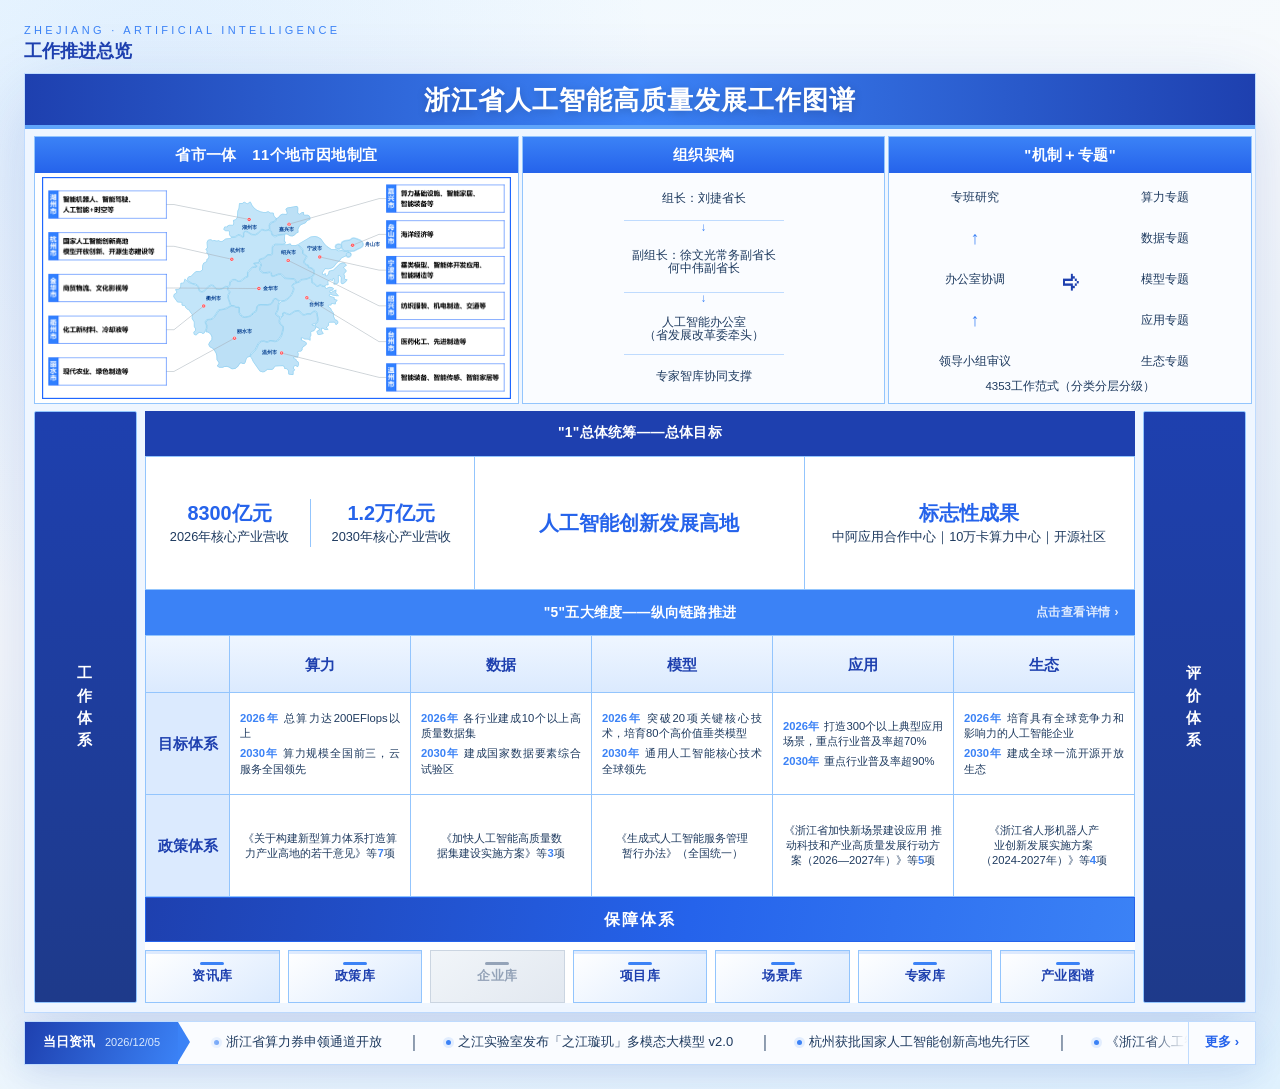
==== index.html @ aea22f4d "feat: 新建资讯库页面（简报式时间线） - news.json 扩充数据模型：新增 id／category／region／source 字段，   url 可选用于原文外链，示例数据扩充至 13 " ====
<!doctype html>
<html lang="zh-CN">
  <head>
    <meta charset="utf-8" />
    <meta name="viewport" content="width=device-width,initial-scale=1" />
    <title>浙江省人工智能高质量发展工作图谱</title>
    <link rel="stylesheet" href="vendor/modern-normalize.min.css" />
    <link rel="stylesheet" href="styles/tokens.css" />
    <link rel="stylesheet" href="styles/layout.css" />
  </head>
  <body>
    <main class="app">
      <div class="toolbar">
        <div>
          <div class="eyebrow">ZHEJIANG · ARTIFICIAL INTELLIGENCE</div>
          <h1>工作推进总览</h1>
        </div>
      </div>
      <section class="atlas" aria-label="浙江省人工智能高质量发展工作推进图谱">
        <header class="atlas-title">浙江省人工智能高质量发展工作图谱</header>
        <section class="top">
          <article class="top-card">
            <div class="top-head">省市一体　11个地市因地制宜</div>
            <div class="map"><img id="zjMap" src="data/浙江省人工智能地市布局图_优势领域连线总图.svg" alt="浙江省11个地市人工智能因地制宜布局图" /></div>
          </article>
          <article class="top-card">
            <div class="top-head">组织架构</div>
            <div class="flow" id="orgFlow"></div>
          </article>
          <article class="top-card">
            <div class="top-head">"机制＋专题"</div>
            <div class="mechanism"></div>
          </article>
        </section>
        <section class="main">
          <aside class="rail" id="railLeft"></aside>
          <div class="center">
            <div class="band">"1"总体统筹——总体目标</div>
            <div class="goals" id="goalsSection"></div>
            <div class="band five page-link" data-page="pages/details.html" role="link" tabindex="0">"5"五大维度——纵向链路推进</div>
            <div class="matrix" id="matrix"></div>
            <section class="guarantee-panel" aria-label="保障体系">
              <div class="guarantee-title">保障体系</div>
              <div class="guarantee-grid">
                <a href="pages/news.html">资讯库</a>
                <a href="pages/policies.html">政策库</a>
                <div class="muted">企业库</div>
                <a href="pages/projects.html">项目库</a>
                <a href="pages/scene.html">场景库</a>
                <a href="pages/experts.html">专家库</a>
                <a href="https://tzxmgl.zjzwfw.gov.cn/jbosth/#/login?appCode=kgs&loginConfigId=2000015" target="_blank" rel="noopener noreferrer">产业图谱</a>
              </div>
            </section>
          </div>
          <aside class="rail" id="railRight"></aside>
        </section>
      </section>
      <section class="news-ticker" role="region" aria-label="当日资讯滚动栏">
        <div class="ticker-label"><span>当日资讯</span><span class="ticker-date" id="tickerDate"></span></div>
        <div class="ticker-window"><div class="ticker-track" id="tickerTrack" aria-live="off"></div></div>
        <a class="ticker-more" href="pages/news.html">更多 ›</a>
      </section>
    </main>
    <script src="data/policies.js"></script>
    <script src="data/tasks.js"></script>
    <script src="data/objects.js"></script>
    <script src="data/rail.js"></script>
    <script src="data/news.js"></script>
    <script src="js/state.js"></script>
    <script src="js/utils.js"></script>
    <script src="js/home.js"></script>
    <script src="js/drawer.js"></script>
    <script src="js/ticker.js"></script>
    <script defer src="js/app.js"></script>
  </body>
</html>
---- styles/tokens.css ----
:root{
  /* 现代科技蓝配色 - 参考 Linear/Vercel 风格 */
  --navy:#1E40AF;    /* 深蓝 - 标题/强调 */
  --blue:#3B82F6;    /* 主蓝 - 按钮/链接 */
  --cyan:#60A5FA;    /* 亮蓝 - 装饰/高亮 */
  --sky:#DBEAFE;     /* 浅蓝 - 背景/淡色 */
  --line:#93C5FD;    /* 边框蓝 - 分割线 */
  --ink:#1E3A5F;     /* 深蓝墨 - 正文 */
  --paper:#F8FAFC;   /* 纸张白 - 背景 */
  --white:#FFFFFF;
  --shadow:0 24px 70px rgba(30,64,175,.18)
}
---- styles/layout.css ----
* {
  box-sizing: border-box
}

html {
  scroll-behavior: smooth
}

body {
  margin: 0;
  background: radial-gradient(circle at 12% 10%, rgba(96, 165, 250, .12), transparent 34%), linear-gradient(160deg, #f0f9ff 0%, #f8fafc 42%, #e0f2fe 100%);
  color: var(--ink);
  font-family: "方正兰亭黑", "Source Han Sans SC", "PingFang SC", sans-serif;
  min-height: 100vh
}

button,
input,
textarea,
select {
  font: inherit
}

.app {
  padding: 24px
}

.toolbar {
  max-width: 1500px;
  margin: 0 auto 12px;
  display: flex;
  align-items: end;
  justify-content: space-between;
  gap: 16px
}

.eyebrow {
  font-size: 11px;
  letter-spacing: .3em;
  color: #3B82F6
}

.toolbar h1 {
  margin: 4px 0 0;
  font-size: 18px;
  color: #1E40AF
}

.hint {
  font-size: 12px;
  color: #64748B
}

.atlas {
  width: min(1500px, 100%);
  aspect-ratio: 1.25;
  margin: auto;
  background: #EFF6FF;
  border: 1px solid #BFDBFE;
  box-shadow: var(--shadow);
  display: grid;
  grid-template-rows: 5.4% 22.8% 1fr;
  overflow: hidden
}

.atlas-title {
  display: flex;
  align-items: center;
  justify-content: center;
  background: linear-gradient(90deg, #1E40AF, #3B82F6 50%, #1E40AF);
  border-bottom: 4px solid #60A5FA;
  color: #fff;
  font-size: clamp(20px, 2.05vw, 34px);
  font-weight: 800;
  letter-spacing: .04em;
  text-shadow: 0 2px 10px rgba(0, 0, 0, .2)
}

.top {
  display: grid;
  grid-template-columns: 40% 30% 30%;
  gap: 3px;
  padding: 7px 9px;
  background: #EFF6FF
}

.top-card {
  min-width: 0;
  background: #FAFCFF;
  border: 1px solid var(--line);
  display: grid;
  grid-template-rows: 34px 1fr;
  overflow: hidden
}

.top-head {
  background: linear-gradient(180deg, #3B82F6, #2563EB);
  color: #fff;
  display: flex;
  align-items: center;
  justify-content: center;
  font-weight: 750;
  font-size: clamp(13px, 1.15vw, 19px);
  letter-spacing: .03em
}

.map {
  display: flex;
  align-items: center;
  justify-content: center;
  background: #fff;
  overflow: hidden
}

.map img {
  width: 97%;
  height: 97%;
  object-fit: contain;
  filter: saturate(1.12) contrast(1.02)
}

.flow {
  display: flex;
  flex-direction: column;
  justify-content: center;
  align-items: center;
  text-align: center;
  padding: 6px 14px;
  font-size: clamp(10px, .86vw, 14px);
  line-height: 1.24
}

.flow-line {
  width: 100%;
  padding: 4px 8px;
  border-bottom: 1px solid #BFDBFE
}

.flow-line:last-child {
  border-bottom: 0
}

.arrow {
  color: #3B82F6;
  font-weight: 900;
  line-height: .8
}

.main {
  display: grid;
  grid-template-columns: 7.6% 1fr 7.6%;
  gap: 3px;
  padding: 0 9px 9px;
  min-height: 0
}

.rail {
  display: grid;
  grid-template-rows: 9% 14% 15% 15% 15% 15% 17%;
  gap: 3px;
  min-height: 0
}

.rail-cell {
  background: linear-gradient(180deg, #3B82F6, #2563EB);
  border: 1px solid #93C5FD;
  color: #fff;
  display: flex;
  align-items: center;
  justify-content: center;
  text-align: center;
  padding: 5px;
  font-size: clamp(9px, .75vw, 13px);
  font-weight: 750;
  line-height: 1.2
}

.rail-cell.head {
  background: linear-gradient(180deg, #1E40AF, #1E3A8A);
  font-size: clamp(10px, .86vw, 14px)
}

.rail-cell.interactive {
  cursor: pointer;
  transition: .2s
}

.rail-cell.interactive:hover {
  filter: brightness(1.16);
  transform: translateX(2px)
}

.center {
  display: grid;
  grid-template-rows: 5.5% 12.5% 5.5% 1fr 4.8%;
  min-height: 0
}

.band {
  display: flex;
  align-items: center;
  justify-content: center;
  background: #1E40AF;
  color: #fff;
  font-weight: 750;
  font-size: clamp(11px, .95vw, 16px);
  letter-spacing: .02em
}
.band.page-link { cursor:pointer; transition:filter .18s ease,box-shadow .18s ease; }
.band.page-link:hover,.band.page-link:focus-visible { filter:brightness(1.08); box-shadow:inset 0 0 0 2px rgba(147,197,253,.7); outline:none; }

.band.five {
  background: #3B82F6
}
.band.five.page-link {
  position: relative;
  overflow: hidden;
  isolation: isolate;
}
.band.five.page-link::before {
  content: "";
  position: absolute;
  inset: 0;
  z-index: -1;
  pointer-events: none;
  background: linear-gradient(115deg, transparent 18%, rgba(255,255,255,.24) 47%, transparent 68%);
  transform: translateX(-100%);
  animation: five-band-sweep 3.6s ease-in-out infinite;
}
.band.five.page-link::after {
  content: "点击查看详情  ›";
  position: absolute;
  right: 16px;
  top: 50%;
  color: rgba(255,255,255,.92);
  font-size: 12px;
  font-weight: 600;
  letter-spacing: .04em;
  transform: translateY(-50%);
  opacity: .9;
  pointer-events: none;
}
.band.five.page-link:hover,
.band.five.page-link:focus-visible {
  box-shadow: inset 0 0 0 2px rgba(219,234,254,.78), 0 5px 18px rgba(37,99,235,.24);
  outline: none;
}
@keyframes five-band-sweep {
  0%, 45% { transform: translateX(-100%); }
  72%, 100% { transform: translateX(100%); }
}

.goals {
  display: grid;
  grid-template-columns: repeat(3, 1fr);
  background: #fff;
  border: 1px solid var(--line)
}

.goal {
  display: flex;
  flex-direction: column;
  align-items: center;
  justify-content: center;
  text-align: center;
  border-right: 1px solid var(--line);
  padding: 3px
}

.goal:last-child {
  border-right: 0
}

.goal.revenue {
  display: grid;
  grid-template-columns: 1fr 1fr;
  gap: 0
}

.goal.revenue .goal-item {
  min-width: 0;
  display: flex;
  flex-direction: column;
  align-items: center;
  justify-content: center;
  padding: 3px
}

.goal.revenue .goal-item+.goal-item {
  border-left: 1px solid var(--line)
}

.goal.outcomes {
  grid-column: span 2
}

.goal strong {
  font-size: clamp(17px, 1.55vw, 24px);
  line-height: 1.15;
  color: #2563EB
}

.goal span {
  font-size: clamp(12.5px, 1vw, 16px);
  margin-top: 5px
}

.matrix {
  display: grid;
  grid-template-columns: 8.5% repeat(5, 1fr);
  grid-template-rows: 8% 15% 18% 18% 13% 15% 13%;
  border-left: 1px solid var(--line);
  border-top: 1px solid var(--line);
  background: #fff;
  min-height: 0
}

.cell {
  min-width: 0;
  min-height: 0;
  border-right: 1px solid var(--line);
  border-bottom: 1px solid var(--line);
  padding: 4px 7px;
  display: flex;
  align-items: center;
  justify-content: center;
  text-align: center;
  font-size: clamp(7.5px, .64vw, 10.8px);
  line-height: 1.23;
  overflow: hidden
}

.cell.head {
  background: linear-gradient(180deg, #EFF6FF, #DBEAFE);
  font-size: clamp(9px, .78vw, 13px);
  font-weight: 750;
  color: #1E40AF
}

.cell.row {
  background: #DBEAFE;
  font-weight: 750;
  color: #1E40AF
}

.cell.page-link {
  cursor: pointer;
  position: relative;
  transition: background-color .18s ease, color .18s ease, box-shadow .18s ease, transform .18s ease
}

.cell.page-link:hover,
.cell.page-link:focus-visible {
  background: #EFF6FF;
  color: #1E40AF;
  box-shadow: inset 0 0 0 2px rgba(59, 130, 246, .32);
  outline: none;
  z-index: 1
}

.cell.row.page-link:hover,
.cell.row.page-link:focus-visible {
  background: #BFDBFE;
  transform: translateX(2px)
}

.cell.row.page-link::after {
  content: "›";
  position: absolute;
  right: 7px;
  color: #2563EB;
  font-size: 1.2em;
  opacity: 0;
  transform: translateX(-4px);
  transition: .18s
}

.cell.row.page-link:hover::after,
.cell.row.page-link:focus-visible::after {
  opacity: 1;
  transform: none
}

.cell ul {
  margin: 0;
  padding: 0;
  list-style: none;
  width: 100%
}

.cell li+li {
  margin-top: 2px
}

.guarantee {
  display: flex;
  align-items: center;
  justify-content: center;
  background: #3B82F6;
  color: #fff;
  font-size: clamp(9px, .76vw, 13px);
  font-weight: 650;
  letter-spacing: .02em
}

.drawer-backdrop {
  position: fixed;
  inset: 0;
  background: rgba(30, 64, 175, .5);
  backdrop-filter: blur(8px);
  opacity: 0;
  pointer-events: none;
  transition: .28s;
  z-index: 20
}

.drawer-backdrop.open {
  opacity: 1;
  pointer-events: auto
}

.drawer {
  position: fixed;
  z-index: 21;
  inset: 3vh 3vw;
  background: #FAFCFF;
  border: 1px solid #93C5FD;
  box-shadow: 0 30px 100px rgba(30, 64, 175, .28);
  display: grid;
  grid-template-rows: auto auto 1fr;
  transform: translateY(20px) scale(.985);
  opacity: 0;
  pointer-events: none;
  transition: .28s;
  overflow: hidden
}

.drawer.open {
  transform: none;
  opacity: 1;
  pointer-events: auto
}

.drawer-head {
  background: linear-gradient(100deg, #1E40AF, #3B82F6);
  color: #fff;
  padding: 18px 22px;
  display: flex;
  align-items: center;
  justify-content: space-between;
  gap: 20px
}

.drawer-title small {
  display: block;
  font-size: 11px;
  letter-spacing: .22em;
  color: #93C5FD;
  margin-bottom: 4px
}

.drawer-title h2 {
  font-size: 22px;
  margin: 0
}

.close {
  width: 38px;
  height: 38px;
  border: 1px solid rgba(255, 255, 255, .38);
  background: rgba(255, 255, 255, .08);
  color: #fff;
  border-radius: 50%;
  cursor: pointer;
  font-size: 20px
}

.filters {
  display: flex;
  gap: 10px;
  padding: 12px 18px;
  border-bottom: 1px solid #BFDBFE;
  background: #F0F9FF;
  flex-wrap: wrap
}

.filters select,
.filters input {
  height: 36px;
  border: 1px solid #93C5FD;
  background: #fff;
  color: #1E3A5F;
  padding: 0 10px
}

.list-page .filters select {
  width: 180px;
  min-width: 0;
  flex: 0 0 180px;
}

.filters input {
  min-width: 250px;
  flex: 1
}

.task-list {
  padding: 0 18px 20px;
  overflow: auto
}

.list-head,
.task-summary {
  display: grid;
  grid-template-columns: minmax(430px, 2.2fr) minmax(140px, .7fr) minmax(190px, 1fr) 120px;
  gap: 0
}

.list-head {
  position: sticky;
  top: 0;
  z-index: 2;
  background: #DBEAFE;
  color: #1E40AF;
  font-size: 12px;
  font-weight: 750
}

.list-head div {
  padding: 10px 12px;
  border-right: 1px solid #93C5FD
}

.task {
  border: 1px solid #BFDBFE;
  border-top: 0;
  background: #fff
}

.task-summary {
  cursor: pointer;
  transition: .18s
}

.task-summary:hover {
  background: #EFF6FF
}

.task-summary>div {
  padding: 12px;
  border-right: 1px solid #BFDBFE;
  font-size: 12px;
  line-height: 1.55
}

.task-summary>div:last-child {
  border-right: 0
}

.task-name {
  display: flex;
  gap: 10px
}

.chev {
  flex: 0 0 18px;
  color: #3B82F6;
  font-weight: 900;
  transition: .2s
}

.task.open .chev {
  transform: rotate(90deg)
}

.task-detail {
  display: grid;
  grid-template-rows: 0fr;
  transition: grid-template-rows .28s ease;
  background: #EFF6FF
}

.task-detail-inner {
  overflow: hidden
}

.task.open .task-detail {
  grid-template-rows: 1fr
}

.detail-pad {
  padding: 18px;
  border-top: 1px solid #BFDBFE
}

.detail-box {
  background: #fff;
  border-left: 4px solid #3B82F6;
  padding: 15px 18px;
  box-shadow: 0 8px 24px rgba(30, 64, 175, .08)
}

.detail-box h3,
.monthly h3 {
  margin: 0 0 9px;
  color: #1E40AF;
  font-size: 15px
}

.detail-box p {
  margin: 0;
  font-size: 13px;
  line-height: 1.85
}

.meta {
  display: grid;
  grid-template-columns: repeat(4, 1fr);
  gap: 8px;
  margin-top: 12px
}

.meta .meta-wide {
  grid-column: 1 / -1
}

@media (max-width: 1100px) {
  .meta { grid-template-columns: repeat(3, 1fr) }
}
@media (max-width: 800px) {
  .meta { grid-template-columns: repeat(2, 1fr) }
}
@media (max-width: 560px) {
  .meta { grid-template-columns: 1fr }
}

.meta div {
  background: #EFF6FF;
  padding: 9px 10px;
  font-size: 12px
}

.meta b {
  display: block;
  color: #64748B;
  font-weight: 500;
  margin-bottom: 3px
}

.tag {
  display: inline-block;
  padding: 2px 9px;
  border-radius: 999px;
  font-size: 12px;
  font-weight: 600;
  letter-spacing: 0.02em;
  border: 1px solid transparent;
  line-height: 1.6;
}
.tag-red    { color: #B91C1C; background: #FEF2F2; border-color: #FECACA }
.tag-orange { color: #C2410C; background: #FFF7ED; border-color: #FED7AA }
.tag-blue   { color: var(--navy); background: var(--sky); border-color: var(--line) }
.tag-mute   { color: #64748B; background: #F1F5F9; border-color: #E2E8F0 }

.monthly {
  margin-top: 16px
}

.monthly-top {
  display: flex;
  align-items: center;
  justify-content: space-between;
  margin-bottom: 8px
}

.primary {
  border: 0;
  background: #3B82F6;
  color: #fff;
  padding: 8px 15px;
  cursor: pointer;
  box-shadow: 0 6px 16px rgba(59, 130, 246, .22)
}

.progress-table {
  width: 100%;
  border-collapse: collapse;
  background: #fff;
  font-size: 12px
}

.progress-table th {
  background: #DBEAFE;
  color: #1E40AF;
  padding: 9px;
  border: 1px solid #BFDBFE
}

.progress-table td {
  padding: 10px;
  border: 1px solid #BFDBFE;
  vertical-align: top
}

.empty {
  text-align: center;
  color: #94A3B8;
  padding: 18px !important
}

.modal-backdrop {
  position: fixed;
  inset: 0;
  background: rgba(30, 64, 175, .65);
  z-index: 40;
  display: none;
  align-items: center;
  justify-content: center;
  padding: 20px
}

.modal-backdrop.open {
  display: flex
}

.modal {
  width: min(760px, 100%);
  max-height: 90vh;
  overflow: auto;
  background: #fff;
  border-top: 5px solid #3B82F6;
  box-shadow: 0 24px 90px rgba(0, 0, 0, .4);
  padding: 22px
}

.modal h2 {
  margin: 0 0 18px;
  color: #1E40AF
}

.form-grid {
  display: grid;
  grid-template-columns: 1fr 1fr;
  gap: 14px
}

.field {
  display: flex;
  flex-direction: column;
  gap: 6px;
  font-size: 12px
}

.field.full {
  grid-column: 1/-1
}

.field label {
  color: #1E40AF
}

.field input,
.field select,
.field textarea {
  border: 1px solid #93C5FD;
  padding: 10px;
  background: #FAFCFF;
  color: #1E3A5F
}

.field textarea {
  min-height: 78px;
  resize: vertical
}

.modal-actions {
  display: flex;
  justify-content: flex-end;
  gap: 10px;
  margin-top: 18px
}

.secondary {
  border: 1px solid #93C5FD;
  background: #fff;
  color: #1E40AF;
  padding: 8px 16px;
  cursor: pointer
}

.toast {
  position: fixed;
  right: 24px;
  bottom: 24px;
  background: #1E40AF;
  color: #fff;
  padding: 12px 18px;
  z-index: 60;
  transform: translateY(20px);
  opacity: 0;
  transition: .25s
}

.toast.show {
  transform: none;
  opacity: 1
}


.toast {
  position: fixed;
  right: 24px;
  bottom: 24px;
  background: var(--navy);
  color: #fff;
  padding: 12px 18px;
  z-index: 60;
  transform: translateY(20px);
  opacity: 0;
  transition: .25s;
  border: 1px solid var(--line);
  box-shadow: 0 18px 40px rgba(30, 64, 175, .25)
}

.toast.show {
  transform: none;
  opacity: 1
}

/* 总图体系字号增强 */
.rail {
  grid-template-rows: 9fr 14fr 15fr 15fr 15fr 15fr 17fr
}

.atlas {
  aspect-ratio: 1.12;
  grid-template-rows: 5.1% 26.2% 1fr
}

.top-card {
  grid-template-rows: 36px minmax(0, 1fr)
}

.flow {
  font-size: clamp(11.5px, .9vw, 14.5px);
  line-height: 1.18;
  padding: 4px 10px;
  display: grid;
  grid-template-rows: 1fr 12px 1.35fr 12px 1.15fr 1fr;
  align-items: stretch;
  overflow: hidden
}

.flow-line {
  min-height: 0;
  padding: 3px 8px;
  display: flex;
  align-items: center;
  justify-content: center;
  text-wrap: balance
}

.flow .arrow {
  display: flex;
  align-items: center;
  justify-content: center
}

.flow-spacer {
  visibility: hidden
}

.matrix {
  grid-template-rows: 8fr 16fr 19fr 19fr 13fr 13fr 12fr
}

.rail-cell {
  font-size: clamp(11px, .9vw, 15px);
  line-height: 1.22
}

.rail-cell.head {
  font-size: clamp(12px, 1vw, 16px)
}

.band {
  font-size: clamp(13px, 1.08vw, 18px)
}

.cell {
  font-size: 13px;
  line-height: 1.14;
  padding: 3px 6px;
  text-wrap: balance
}
.objective-cell {
  flex-direction: column;
  align-items: flex-start;
  justify-content: center;
  gap: 5px;
  padding: 7px 10px;
  text-align: left;
  font-family: "方正兰亭黑", "Source Han Sans SC", "PingFang SC", sans-serif;
  font-weight: 400;
  font-size: clamp(11px, .88vw, 14px);
  line-height: 1.35;
  text-wrap: wrap;
}
.objective-cell p {
  margin: 0;
  font-family: inherit;
  font-weight: 400;
  font-size: inherit;
  line-height: 1.35;
  text-align: justify;
  text-justify: inter-ideograph;
}
.objective-cell strong {
  margin-right: 5px;
  font-family: inherit;
  font-size: inherit;
  font-weight: 700;
  color: #3b82f6;
  white-space: nowrap;
}
.cell.policy-cell {
  text-align: center;
  font-size: clamp(11px, .88vw, 14px);
}
.cell.policy-cell .overview-policy-text {
  display: inline;
  max-width: 100%;
  font-size: inherit;
  line-height: 1.35;
  overflow-wrap: anywhere;
}
.cell.policy-cell .overview-policy-count {
  color: inherit;
  font-weight: inherit;
  display: inline;
}
.cell.policy-cell .overview-policy-count .pc-num {
  color: #3b82f6;
  font-weight: 600;
}

.cell.head {
  font-size: 15px
}

.cell.row {
  font-size: 15px
}

.guarantee {
  font-size: clamp(11px, .9vw, 15px)
}

@keyframes reveal {
  from {
    opacity: 0;
    transform: translateY(10px)
  }

  to {
    opacity: 1;
    transform: none
  }
}

@media(max-width:900px) {
  .app {
    padding: 10px;
    overflow-x: auto;
  }

  .drawer {
    inset: 1vh 1vw;
  }

  .list-head,
  .task-summary {
    grid-template-columns: 2fr .7fr 1fr 110px;
  }

  .meta {
    grid-template-columns: 1fr 1fr;
  }
}

/* 重点任务清单时间节点列防溢出 */
.list-head,
.task-summary {
  grid-template-columns: minmax(380px, 2.1fr) minmax(130px, .7fr) minmax(170px, 1fr) minmax(160px, .72fr)
}

.task-summary>div {
  min-width: 0;
  overflow-wrap: anywhere
}

.task-summary>div:last-child {
  white-space: normal;
  word-break: break-word
}

@media(max-width:900px) {

  .list-head,
  .task-summary {
    grid-template-columns: minmax(340px, 2fr) minmax(125px, .7fr) minmax(160px, 1fr) minmax(150px, .72fr)
  }
}

.mechanism {
  min-height: 0;
  height: 100%;
  display: grid;
  grid-template-columns: 1fr auto 1fr;
  grid-template-rows: minmax(0, 1fr) auto;
  column-gap: 18px;
  padding: 4px 18px;
  background: #FAFCFF;
  color: #1E3A5F;
  overflow: hidden;
  font-size: clamp(11.5px, .9vw, 14.5px);
  line-height: 1.18;
  align-items: center;
  justify-items: center
}

.mechanism-chain {
  width: 100%;
  height: 100%;
  min-height: 0;
  display: grid;
  grid-template-rows: repeat(5, 1fr);
  align-items: center;
  justify-items: center;
  text-align: center;
  font-size: inherit;
  font-weight: 400
}

.mechanism-up {
  color: #3B82F6;
  font-size: clamp(16px, 1.4vw, 23px);
  line-height: 1
}

.mechanism-next {
  display: flex;
  align-items: center;
  justify-content: center;
  color: #1E40AF;
  font-size: clamp(31px, 3vw, 49px);
  font-weight: 400;
  transform: scaleX(.82)
}

.mechanism-topics {
  width: 100%;
  height: 100%;
  display: grid;
  grid-template-rows: repeat(5, 1fr);
  align-items: center;
  justify-items: center;
  text-align: center;
  font-size: inherit;
  font-weight: 400;
  line-height: inherit
}

.mechanism-level {
  grid-column: 1/-1;
  text-align: center;
  padding-top: 3px;
  font-size: inherit;
  font-weight: 400;
  color: #1E3A5F;
  letter-spacing: 0;
  justify-self: center;
  transform: translateY(-5px)
}

.cell.task-preview ul {
  counter-reset: none;
  width: max-content;
  max-width: 100%;
  margin: 0 auto
}

.cell.task-preview li {
  width: 100%;
  display: grid;
  grid-template-columns: 1.6em auto;
  align-items: center;
  justify-content: start;
  text-align: left;
  font: inherit;
  color: inherit
}

.cell.task-preview li::before {
  content: none
}

.cell.task-preview .task-no {
  font: inherit;
  color: inherit;
  text-align: right
}

.cell.task-preview .task-text {
  font: inherit;
  color: inherit;
  text-align: left
}

.cell.task-preview .task-placeholder {
  list-style: none;
  font-size: 12px;
  color: var(--cyan);
  text-align: center;
  padding: 8px 0
}

.news-ticker {
  width: min(1500px, 100%);
  margin: 8px auto 0;
  display: grid;
  grid-template-columns: auto minmax(0, 1fr) auto;
  overflow: hidden;
  border: 1px solid #BFDBFE;
  background: #FAFCFF;
  box-shadow: 0 12px 30px rgba(30, 64, 175, .1);
  color: #1E3A5F
}

/* 滚动条右侧「更多」入口 */
.ticker-more {
  display: flex;
  align-items: center;
  padding: 0 16px;
  border-left: 1px solid #BFDBFE;
  font-size: 13px;
  font-weight: 600;
  color: #2563EB;
  text-decoration: none;
  white-space: nowrap;
}

.ticker-more:hover {
  background: #DBEAFE;
}

.ticker-label {
  position: relative;
  z-index: 2;
  display: flex;
  align-items: center;
  gap: 10px;
  padding: 0 18px;
  background: linear-gradient(110deg, #1E40AF, #3B82F6);
  color: #fff;
  font-size: 13px;
  font-weight: 750;
  white-space: nowrap;
  height: 42px
}

.ticker-label::after {
  content: "";
  position: absolute;
  right: -12px;
  top: 0;
  border-top: 20px solid transparent;
  border-bottom: 20px solid transparent;
  border-left: 12px solid #3B82F6
}

.ticker-date {
  font-size: 11px;
  font-weight: 500;
  color: #DBEAFE
}

.ticker-window {
  position: relative;
  min-width: 0;
  overflow: hidden;
  display: flex;
  align-items: center;
  margin-left: 12px;
  mask-image: linear-gradient(90deg, transparent, #000 4%, #000 96%, transparent);
  -webkit-mask-image: linear-gradient(90deg, transparent, #000 4%, #000 96%, transparent)
}

.ticker-track {
  display: flex;
  align-items: center;
  width: max-content;
  min-width: max-content;
  animation: ticker-scroll 42s linear infinite;
  will-change: transform
}

.news-ticker:hover .ticker-track,
.news-ticker:focus-within .ticker-track {
  animation-play-state: paused
}

.ticker-item {
  display: inline-flex;
  align-items: center;
  gap: 7px;
  padding: 0 24px;
  white-space: nowrap;
  font-size: 13px
}

.ticker-item::before {
  content: "";
  width: 5px;
  height: 5px;
  border-radius: 50%;
  background: #3B82F6;
  box-shadow: 0 0 0 3px rgba(59, 130, 246, .12)
}

.ticker-item b {
  color: #2563EB;
  font-weight: 700
}

.ticker-note {
  color: #64748B
}

@keyframes ticker-scroll {
  from {
    transform: translateX(0)
  }

  to {
    transform: translateX(-50%)
  }
}

/* 首页精简总览 */
.atlas {
  aspect-ratio: auto;
  grid-template-rows: clamp(52px, 4.3vw, 64px) clamp(280px, 22vw, 330px) auto
}

.main {
  grid-template-columns: 8.5% 1fr 8.5%;
  gap: 8px;
  align-items: stretch;
  height: auto
}

.rail {
  display: flex;
  min-height: 0;
  height: 100%;
  align-self: stretch
}

.rail .rail-cell.head {
  width: 100%;
  height: 100%;
  font-size: clamp(15px, 1.2vw, 20px);
  letter-spacing: .12em;
  line-height: 1.45;
  border-radius: 2px
}

.center {
  --home-band-h: clamp(44px, 3.5vw, 51px);
  --home-goals-h: clamp(126px, 10.5vw, 152px);
  --home-matrix-h: clamp(245px, 20.5vw, 295px);
  --home-library-h: calc(var(--home-matrix-h) / 5);
  grid-template-rows: var(--home-band-h) var(--home-goals-h) var(--home-band-h) var(--home-matrix-h) calc(var(--home-band-h) + var(--home-library-h) + 8px);
  gap: 0;
  height: auto;
  align-self: start
}

.matrix {
  grid-template-rows: 22% 39% 39%
}

.guarantee-panel {
  display: grid;
  grid-template-rows: var(--home-band-h) var(--home-library-h);
  align-content: start;
  gap: 8px;
  padding-top: 0;
  min-height: 0;
  background: #fff
}

.guarantee-title {
  display: flex;
  align-items: center;
  justify-content: center;
  background: linear-gradient(100deg, #1E40AF, #2563EB 55%, #3B82F6);
  border: 1px solid #2563EB;
  color: #fff;
  font-size: clamp(16px, 1.25vw, 21px);
  font-weight: 750;
  letter-spacing: .12em
}

.guarantee-grid {
  display: grid;
  grid-template-columns: repeat(7, minmax(0, 1fr));
  gap: 8px;
  min-height: 0
}

.guarantee-grid>div {
  position: relative;
  display: flex;
  align-items: center;
  justify-content: center;
  min-width: 0;
  background: linear-gradient(145deg, #fff, #DBEAFE);
  border: 1px solid #93C5FD;
  color: #1E40AF;
  font-size: clamp(13px, 1vw, 17px);
  font-weight: 750;
  letter-spacing: .04em;
  box-shadow: inset 0 3px 0 rgba(59, 130, 246, .16)
}

.guarantee-grid>div::before {
  content: "";
  position: absolute;
  top: 22%;
  width: 24px;
  height: 3px;
  background: #3B82F6;
  border-radius: 2px
}

/* 无链接项：灰色调区分 */
.guarantee-grid>div.muted,
.guarantee-grid>span.muted {
  background: linear-gradient(145deg, #F1F5F9, #E2E8F0);
  border-color: #CBD5E1;
  color: #94A3B8;
  box-shadow: none;
  cursor: default;
}
.guarantee-grid>div.muted::before,
.guarantee-grid>span.muted::before {
  background: #94A3B8;
}

/* 有链接项 */
.guarantee-grid>a {
  position: relative;
  display: flex;
  align-items: center;
  justify-content: center;
  min-width: 0;
  background: linear-gradient(145deg, #fff, #DBEAFE);
  border: 1px solid #93C5FD;
  color: #1E40AF;
  font-size: clamp(13px, 1vw, 17px);
  font-weight: 750;
  letter-spacing: .04em;
  box-shadow: inset 0 3px 0 rgba(59, 130, 246, .16);
  text-decoration: none;
  transition: filter .15s, box-shadow .15s;
}
.guarantee-grid>a::before {
  content: "";
  position: absolute;
  top: 22%;
  width: 24px;
  height: 3px;
  background: #3B82F6;
  border-radius: 2px;
}
.guarantee-grid>a:hover {
  filter: brightness(1.04);
  box-shadow: inset 0 3px 0 rgba(59, 130, 246, .28), 0 4px 12px rgba(59, 130, 246, .2);
}

@media(prefers-reduced-motion:reduce) {
  .band.five.page-link,
  .band.five.page-link::before {
    animation: none;
  }

  .ticker-track {
    animation: none
  }

  .ticker-window {
    overflow-x: auto;
    mask-image: none;
    -webkit-mask-image: none
  }
}

.overview-guarantee-panel {
  display: grid;
  grid-template-rows: 48px 56px;
  gap: 8px;
  min-height: 0;
  padding-top: 0;
  background: #fff;
}

.overview-guarantee-title {
  display: flex;
  align-items: center;
  justify-content: center;
  color: #fff;
  background: linear-gradient(100deg, #1e40af, #2563eb 55%, #3b82f6);
  border: 1px solid #2563eb;
  font-size: 17px;
  font-weight: 750;
  letter-spacing: 0.12em;
}

.overview-guarantee-grid {
  display: grid;
  grid-template-columns: repeat(7, minmax(0, 1fr));
  gap: 8px;
  min-height: 0;
}

.overview-guarantee-grid > div {
  position: relative;
  display: flex;
  align-items: center;
  justify-content: center;
  padding-top: 1px;
  min-width: 0;
  color: #1e40af;
  background: linear-gradient(145deg, #fff, #dbeafe);
  border: 1px solid #93c5fd;
  font-size: 14px;
  font-weight: 750;
  letter-spacing: 0.04em;
  box-shadow: inset 0 3px 0 rgba(59, 130, 246, 0.16);
}

.overview-guarantee-grid > div::before {
  content: "";
  position: absolute;
  top: 10px;
  width: 24px;
  height: 3px;
  background: #3b82f6;
  border-radius: 2px;
}

/* 无链接项：灰色调区分 */
.overview-guarantee-grid > div.muted,
.overview-guarantee-grid > span.muted {
  background: linear-gradient(145deg, #F1F5F9, #E2E8F0);
  border-color: #CBD5E1;
  color: #94A3B8;
  box-shadow: none;
  cursor: default;
}
.overview-guarantee-grid > div.muted::before,
.overview-guarantee-grid > span.muted::before {
  background: #94A3B8;
}

/* 有链接项 */
.overview-guarantee-grid > a {
  position: relative;
  display: flex;
  align-items: center;
  justify-content: center;
  padding-top: 1px;
  min-width: 0;
  background: linear-gradient(145deg, #fff, #dbeafe);
  border: 1px solid #93c5fd;
  color: #1e40af;
  font-size: 14px;
  font-weight: 750;
  letter-spacing: 0.04em;
  box-shadow: inset 0 3px 0 rgba(59, 130, 246, 0.16);
  text-decoration: none;
  transition: filter .15s, box-shadow .15s;
}
.overview-guarantee-grid > a::before {
  content: "";
  position: absolute;
  top: 10px;
  width: 24px;
  height: 3px;
  background: #3b82f6;
  border-radius: 2px;
}
.overview-guarantee-grid > a:hover {
  filter: brightness(1.04);
  box-shadow: inset 0 3px 0 rgba(59, 130, 246, 0.28), 0 4px 12px rgba(59, 130, 246, 0.2);
}

/* ════════════════════════════════════════════════════════════
   统一列表页样式（政策体系 / 重大项目 / 应用场景）
   ════════════════════════════════════════════════════════════ */

body.list-page { min-height:100vh; background:#F8FAFC; }

.list-page > .page-header {
  width: min(1500px, calc(100% - 48px));
  margin: 16px auto 0;
  padding: 18px 22px;
  display: flex;
  align-items: center;
  justify-content: space-between;
  gap: 24px;
  color: #fff;
  background: linear-gradient(105deg, #102F4F, #1E40AF 58%, #2563EB);
  border: 1px solid #93C5FD;
  box-shadow: 0 12px 30px rgba(30, 64, 175, .16);
}
.list-page > .page-header small {
  display: block;
  margin-bottom: 4px;
  color: #BFDBFE;
  font-family: Georgia, serif;
  letter-spacing: .16em;
}
.list-page > .page-header h1 {
  margin: 0;
  font-size: 22px;
  letter-spacing: .06em;
}
.list-page .breadcrumb {
  display: flex;
  align-items: center;
  gap: 10px;
  color: #DBEAFE;
  font-size: 13px;
  white-space: nowrap;
}
.list-page .breadcrumb a { color: #fff; text-decoration: none; }
.list-page .breadcrumb a:hover { text-decoration: underline; }
.list-page .breadcrumb strong { color: #fff; font-weight: 700; }

.list-page-content {
  width: min(1500px, calc(100% - 48px));
  min-height: calc(100vh - 128px);
  margin: 12px auto 24px;
  background: #F8FAFC;
  border: 1px solid #93C5FD;
  box-shadow: 0 24px 70px rgba(30, 64, 175, .18);
  overflow: hidden;
}
.list-page-content .filters {
  max-width: none;
  margin: 0;
  padding: 12px 18px;
}
.list-page .list-body { min-height: 0; }
.list-page-content .list-body { padding: 0 18px 20px; }

/* 列表容器：设置统一 CSS 变量，子元素通过 var(--task-grid-columns) 继承列宽 */
.list-body { --task-grid-columns: auto; }

/* 表头：grid 列宽从 .list-body 继承 */
.list-body > .list-head {
  position: sticky;
  top: 0;
  z-index: 2;
  background: #DBEAFE;
  color: #1E40AF;
  font-size: 12px;
  font-weight: 750;
  display: grid;
  grid-template-columns: var(--task-grid-columns);
}
.list-body > .list-head > div {
  display: flex;
  align-items: center;
  min-width: 0;
  white-space: nowrap;
}
/* 数字列表头居中，与数据行对齐方式一致 */
.list-body > .list-head > div.list-head-num {
  justify-content: center;
  text-align: center;
}
.list-body > .list-head > div.list-sortable {
  cursor: pointer;
  user-select: none;
}
.list-body > .list-head > div.list-sortable:hover,
.list-body > .list-head > div.list-sortable:focus-visible {
  background: #BFDBFE;
  outline: none;
}
.list-body > .list-head .sort-indicator {
  margin-left: 5px;
  color: #2563EB;
  font-size: 11px;
}

/* 列表行 */
#listRows {
  display: grid;
  grid-template-columns: minmax(0, 1fr);
  background: #E2E8F0;
  border: 1px solid #BFDBFE;
  border-top: none;
}
.list-row {
  width: 100%;
  min-width: 0;
  background: #fff;
  cursor: default;
  border-bottom: 1px solid #BFDBFE;
}
.list-row:last-child { border-bottom: none; }
.list-row[data-detail-href] {
  cursor: pointer;
  transition: background-color .18s ease, box-shadow .18s ease, transform .18s ease;
}
.list-row[data-detail-href]:hover,
.list-row[data-detail-href]:focus-visible {
  background: #EFF6FF;
  box-shadow: inset 4px 0 0 #3b82f6;
  outline: none;
}
.list-row[data-detail-href]:hover .row-title,
.list-row[data-detail-href]:focus-visible .row-title {
  color: #1E40AF;
}

/* 列表行内的 summary：grid 列宽从 .list-body 继承 */
.list-summary {
  display: grid;
  grid-template-columns: var(--task-grid-columns);
  width: 100%;
  min-width: 0;
}
.list-summary > div {
  padding: 11px 12px;
  font-size: 13px;
  color: #1E3A5F;
  border-right: 1px solid #E2E8F0;
  display: flex;
  align-items: center;
  justify-content: center;
  text-align: center;
  line-height: 1.4;
}
.list-summary > div:last-child { border-right: none; }
.list-summary > div.row-title {
  justify-content: flex-start;
  text-align: left;
  font-weight: 600;
  color: #1E40AF;
}
.list-row-pdf {
  margin-left: 8px;
  font-size: 14px;
  color: #DC2626;
  vertical-align: middle;
}

.list-empty {
  padding: 60px;
  text-align: center;
  color: #64748B;
  background: #fff;
  font-size: 14px;
}

@media(max-width:900px) {
  body.list-page { overflow-x: auto; }
  .list-page > .page-header,
  .list-page-content {
    width: 1120px;
    margin-left: 12px;
    margin-right: 12px;
  }
}

/* 平板及窄桌面：项目清单保留完整列结构，整体横向滚动，避免操作列挤到下一行 */
@media (min-width:901px) and (max-width:1180px) {
  body.list-page { overflow-x: auto; }
  .list-page > .page-header,
  .list-page-content {
    width: 1120px;
    margin-left: 12px;
    margin-right: 12px;
  }
}

/* ════════════════════════════════════════════════════════════
   移动端全局适配
   策略：主页允许横向滚动（矩阵横屏展示），副页/详情页彻底垂直堆叠
   ════════════════════════════════════════════════════════════ */

/* ── 移动端基础：禁用固定宽度陷阱 ── */
@media (max-width: 1024px) {
  .toolbar {
    min-width: unset;
    flex-wrap: wrap;
    gap: 10px;
  }
  .atlas {
    min-width: unset;
    width: 100%;
    /* 允许横向滚动，但不加硬约束 */
  }
  .app {
    overflow-x: auto;
  }
}

/* ── 手机竖屏（≤480px）：全部垂直堆叠 ── */
@media (max-width: 480px) {

  /* 整体容器 */
  .app {
    padding: 8px;
    overflow-x: hidden;
  }

  /* 工具栏 */
  .toolbar {
    flex-direction: column;
    align-items: flex-start;
    gap: 6px;
  }
  .toolbar h1 {
    font-size: 15px;
    margin-top: 2px;
  }
  .hint {
    display: none;
  }

  /* 顶栏三卡片：垂直堆叠 */
  .top {
    grid-template-columns: 1fr !important;
    gap: 6px;
    padding: 6px;
  }
  .top-card {
    min-height: 160px;
  }
  .top-head {
    font-size: 13px !important;
  }

  /* 侧边栏：隐藏（仅展示） */
  .rail {
    display: none;
  }
  .main {
    grid-template-columns: 0 1fr 0 !important;
    padding: 0 0 8px;
    gap: 0;
  }

  /* 中间区域 */
  .center {
    gap: 6px;
  }

  /* 总体目标栏 */
  .goals {
    grid-template-columns: 1fr !important;
    grid-template-rows: auto;
    min-width: 0;
  }
  .goal {
    border-right: none;
    border-bottom: 1px solid var(--line);
    padding: 8px 6px;
    min-width: 0;
    overflow: visible;
    word-break: break-word;
    overflow-wrap: anywhere;
    line-height: 1.3;
  }
  .goal:last-child {
    border-bottom: none;
  }
  /* 营收双目标：窄屏垂直堆叠，避免子项互相挤压 */
  .goal.revenue {
    grid-template-columns: 1fr;
    grid-template-rows: auto auto;
  }
  .goal.revenue .goal-item {
    padding: 4px 2px;
    border-left: none !important;
    border-top: 1px dashed #BFDBFE;
  }
  .goal.revenue .goal-item:first-child {
    border-top: none;
  }
  .goal strong {
    font-size: 19px;
    line-height: 1.2;
    max-width: 100%;
    word-break: break-word;
  }
  .goal span {
    font-size: 13px;
    margin-top: 3px;
    line-height: 1.35;
    word-break: break-word;
  }
  /* 标志性成果的中文长串允许断行 */
  .goal span[style*="font-size"],
  .goal > span {
    word-break: break-all;
  }

  /* 五维矩阵：横向滚动，保证可读 */
  .matrix {
    min-width: 520px;
    overflow-x: auto;
    -webkit-overflow-scrolling: touch;
  }
  .cell {
    font-size: 11px !important;
    padding: 4px 5px;
    min-width: 90px;
  }
  .cell.head,
  .cell.row {
    font-size: 13px !important;
  }

  /* 保障体系：单列垂直堆叠 */
  .guarantee-panel {
    gap: 6px;
  }
  .guarantee-grid {
    grid-template-columns: 1fr 1fr !important;
    gap: 6px;
  }
  .guarantee {
    font-size: 12px;
    padding: 6px;
  }

  /* 资讯滚动栏 */
  .news-ticker {
    flex-direction: column;
    height: auto;
    min-height: 0;
  }
  .ticker-label {
    width: 100%;
    padding: 6px 12px;
  }
  .ticker-label::after {
    display: none;
  }
  .ticker-window {
    margin-left: 0;
    height: 36px;
  }
}

/* ── 手机横屏 / 大手机 / 小平板（481–768px）：轻量适配 ── */
@media (min-width: 481px) and (max-width: 768px) {

  .app {
    padding: 12px;
  }

  /* 顶栏三卡片：两列 + 一列 */
  .top {
    grid-template-columns: 1fr 1fr !important;
  }

  /* 侧边栏隐藏 */
  .rail {
    display: none;
  }
  .main {
    grid-template-columns: 0 1fr 0 !important;
    gap: 0;
  }

  /* 总体目标：三列，但允许换行防遮挡 */
  .goals {
    grid-template-columns: 1fr 1fr 1fr;
  }
  .goal {
    min-width: 0;
    overflow-wrap: anywhere;
    word-break: break-word;
    line-height: 1.3;
  }
  .goal.revenue {
    grid-template-columns: 1fr;
    grid-template-rows: auto auto;
  }
  .goal.revenue .goal-item {
    border-left: none !important;
    border-top: 1px dashed #BFDBFE;
    padding: 4px 2px;
  }
  .goal.revenue .goal-item:first-child {
    border-top: none;
  }
  .goal strong {
    font-size: 17px;
    line-height: 1.2;
  }
  .goal span {
    font-size: 12.5px;
    margin-top: 3px;
  }

  /* 保障体系：四列 */
  .guarantee-grid {
    grid-template-columns: repeat(4, 1fr) !important;
  }

  /* 矩阵横向滚动 */
  .matrix {
    min-width: 700px;
    overflow-x: auto;
    -webkit-overflow-scrolling: touch;
  }
}

/* ── 大手机 / 小平板横屏（769–1024px）── */
@media (min-width: 769px) and (max-width: 1024px) {

  .app {
    padding: 16px;
  }

  /* 顶栏：保持三列但压缩间距 */
  .top {
    padding: 5px 6px;
    gap: 5px;
  }

  /* 侧边栏窄显 */
  .rail {
    font-size: 0.7em;
  }

  /* 总体目标：允许换行，防遮挡 */
  .goals {
    gap: 0;
  }
  .goal {
    min-width: 0;
    overflow-wrap: anywhere;
    word-break: break-word;
  }
  .goal.revenue {
    grid-template-columns: 1fr;
    grid-template-rows: auto auto;
  }
  .goal.revenue .goal-item {
    border-left: none !important;
    border-top: 1px dashed #BFDBFE;
  }
  .goal.revenue .goal-item:first-child {
    border-top: none;
  }
  .goal strong {
    font-size: 19px;
  }

  /* 矩阵 */
  .matrix {
    overflow-x: auto;
    -webkit-overflow-scrolling: touch;
  }

  /* 保障体系 */
  .guarantee-grid {
    grid-template-columns: repeat(4, 1fr);
  }
}

/* ════════════════════════════════════════════════════════════
   副页（secondary-overview）移动端适配
   ════════════════════════════════════════════════════════════ */
@media (max-width: 768px) {

  /* 去除 min-width 硬约束 */
  .secondary-overview {
    min-width: unset !important;
    width: calc(100% - 24px);
    padding: 0 4px;
    /* 去除左右侧栏，改为上下布局 */
    grid-template-columns: 0 minmax(0, 1fr) 0 !important;
    gap: 4px;
    overflow-x: hidden;
  }

  .overview-center {
    /* 垂直堆叠各行 */
    grid-template-rows: auto auto auto auto auto;
    height: auto;
  }

  /* 总体目标：4列→2列→1列 */
  .overview-goals {
    grid-template-columns: 1fr 1fr;
    overflow: hidden;
  }
  .overview-goals > div {
    padding: 8px 6px;
    font-size: 12px;
  }
  .overview-goals strong {
    font-size: 16px;
  }

  /* 矩阵：横向滚动 */
  .overview-matrix {
    min-width: 560px;
    overflow-x: auto;
    -webkit-overflow-scrolling: touch;
    /* 固定表头行 */
    position: relative;
  }
  .overview-cell,
  .overview-row-label {
    font-size: 11px;
    padding: 5px 6px;
    min-width: 80px;
  }
  .overview-cell.head,
  .overview-row-label {
    font-size: 13px;
  }

  /* 保障体系：2列 */
  .overview-guarantee-panel {
    gap: 6px;
  }
  .overview-guarantee-grid {
    grid-template-columns: repeat(2, 1fr) !important;
    gap: 6px;
  }
  .overview-guarantee-title {
    font-size: 14px;
  }
}

/* ── 详情页移动端 ── */
@media (max-width: 640px) {

  .detail-shell,
  .framework-overview,
  .subpage-news {
    width: calc(100% - 16px) !important;
    margin-left: 8px;
    margin-right: 8px;
  }

  .page-header {
    padding: 12px 14px;
  }
  .page-header h1 {
    font-size: 16px;
  }

  .detail-intro {
    grid-template-columns: 1fr;
    gap: 12px;
  }
  .detail-grid {
    grid-template-columns: 1fr !important;
    gap: 10px;
  }

  .framework-overview {
    grid-template-columns: 1fr !important;
    gap: 8px;
  }
  .framework-title,
  .framework-result,
  .framework-rail,
  .framework-rail:last-child {
    grid-column: 1 !important;
  }

  /* 列表页 */
  .filters {
    flex-direction: column;
    gap: 8px;
  }
  .filters select,
  .filters input {
    width: 100% !important;
    min-width: 0 !important;
    flex: none !important;
  }
  .list-page > .page-header,
  .list-page-content {
    width: calc(100% - 16px) !important;
    margin-left: 8px;
    margin-right: 8px;
  }
}

/* ===== 资讯库：简报时间线 ===== */
.news-timeline {
  padding: 20px 18px 48px;
  overflow: auto;
}

.news-stats {
  font-size: 13px;
  color: #64748B;
  padding: 4px 2px 14px;
}

.news-stats strong {
  color: #1E40AF;
  font-size: 16px;
  padding: 0 2px;
}

.news-month {
  margin-bottom: 26px;
}

.news-month-head {
  display: flex;
  align-items: baseline;
  gap: 10px;
  padding-bottom: 10px;
  border-bottom: 2px solid #BFDBFE;
  margin-bottom: 4px;
}

.news-month-head h2 {
  margin: 0;
  font-size: 16px;
  font-weight: 750;
  color: #1E3A5F;
  line-height: 1.2;
  padding-left: 10px;
  border-left: 4px solid #2563EB;
}

.news-month-count {
  font-size: 12px;
  color: #64748B;
}

.news-item {
  position: relative;
  display: flex;
  gap: 18px;
  padding: 16px 4px 16px 26px;
  margin-left: 10px;
  border-left: 2px solid #DBEAFE;
}

.news-item:hover {
  background: linear-gradient(90deg, rgba(219, 234, 254, .35), transparent 60%);
}

.news-item::before {
  content: "";
  position: absolute;
  left: -6px;
  top: 24px;
  width: 10px;
  height: 10px;
  border-radius: 50%;
  background: #2563EB;
  border: 2px solid #fff;
  box-shadow: 0 0 0 2px #DBEAFE;
}

.news-item-date {
  flex: 0 0 52px;
  font-size: 14px;
  font-weight: 700;
  color: #2563EB;
  font-variant-numeric: tabular-nums;
  padding-top: 2px;
}

.news-item-main {
  flex: 1;
  min-width: 0;
}

.news-item-badges {
  display: flex;
  gap: 6px;
  margin-bottom: 6px;
  flex-wrap: wrap;
}

.news-badge {
  display: inline-block;
  font-size: 11px;
  line-height: 1;
  padding: 4px 8px;
  border-radius: 3px;
  font-weight: 600;
}

.news-badge.cat-policy { background: #DBEAFE; color: #1E40AF; }
.news-badge.cat-project { background: #CFFAFE; color: #0E7490; }
.news-badge.cat-corp { background: #EDE9FE; color: #5B21B6; }
.news-badge.cat-infra { background: #FFEDD5; color: #9A3412; }
.news-badge.cat-event { background: #DCFCE7; color: #166534; }
.news-badge.cat-national { background: #FEE2E2; color: #991B1B; }
.news-badge.cat-misc { background: #E2E8F0; color: #334155; }
.news-badge-region {
  background: #F1F5F9;
  color: #475569;
  border: 1px solid #E2E8F0;
}

.news-item-title {
  margin: 0 0 6px;
  font-size: 15px;
  font-weight: 650;
  color: #1E3A5F;
  line-height: 1.5;
}

.news-item-summary {
  margin: 0 0 8px;
  font-size: 13px;
  color: #475569;
  line-height: 1.7;
}

.news-item-source {
  font-size: 12px;
  color: #94A3B8;
}

.news-item-source-link {
  color: #2563EB;
  text-decoration: none;
}

.news-item-source-link:hover {
  text-decoration: underline;
}

.news-item-source-link i {
  margin-left: 4px;
  font-size: 10px;
}

.news-empty {
  padding: 60px 0;
  text-align: center;
  color: #94A3B8;
  font-size: 14px;
}

@media(max-width: 700px) {
  .news-item {
    flex-direction: column;
    gap: 8px;
  }

  .news-item-date {
    flex-basis: auto;
    padding-top: 0;
  }
}
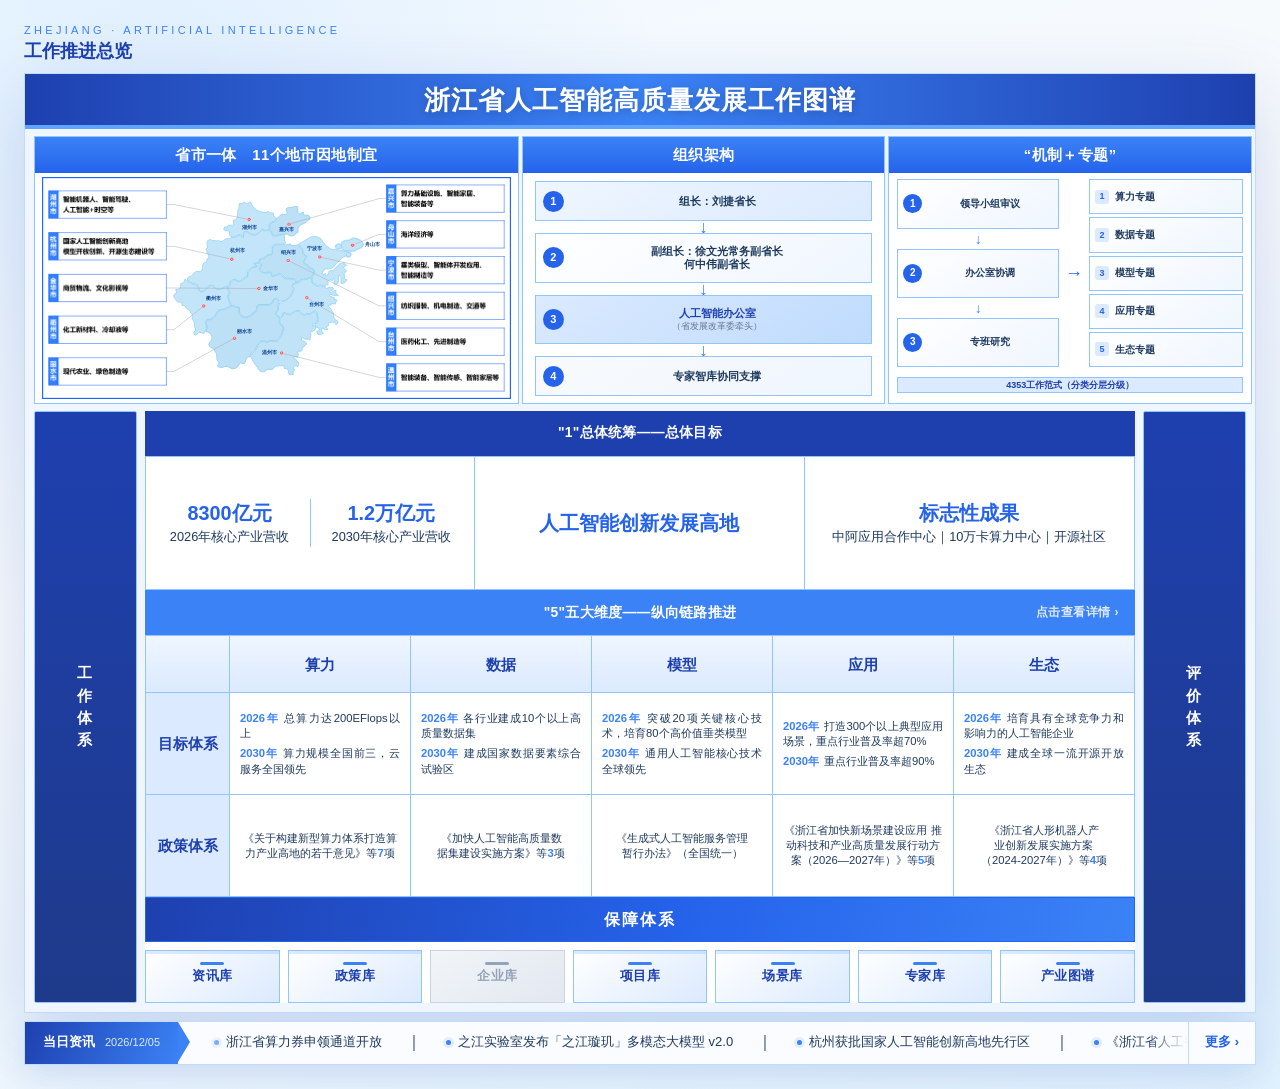
==== commit a91f0374: "feat: add homepage organization and mechanism panels" ====
--- a/index.html
+++ b/index.html
@@ -28,7 +28,7 @@
             <div class="flow" id="orgFlow"></div>
           </article>
           <article class="top-card">
-            <div class="top-head">"机制＋专题"</div>
+            <div class="top-head">“机制＋专题”</div>
             <div class="mechanism"></div>
           </article>
         </section>
--- a/styles/layout.css
+++ b/styles/layout.css
@@ -842,12 +842,14 @@
 }
 
 .flow {
-  font-size: clamp(11.5px, .9vw, 14.5px);
-  line-height: 1.18;
-  padding: 4px 10px;
-  display: grid;
-  grid-template-rows: 1fr 12px 1.35fr 12px 1.15fr 1fr;
+  min-height: 0;
+  height: 100%;
+  display: flex;
   align-items: stretch;
+  padding: 8px 12px 7px;
+  background: #fff;
+  color: #1E3A5F;
+  font-family: "方正兰亭黑", "Source Han Sans SC", "PingFang SC", sans-serif;
   overflow: hidden
 }
 
@@ -868,6 +870,81 @@
 
 .flow-spacer {
   visibility: hidden
+}
+
+.org-flow-list {
+  width: 100%;
+  height: 100%;
+  display: grid;
+  grid-template-rows: 1fr 12px 1.25fr 12px 1.25fr 12px 1fr;
+  align-items: stretch;
+  min-height: 0;
+  gap: 0
+}
+
+.org-flow-item {
+  min-width: 0;
+  display: grid;
+  grid-template-columns: 21px minmax(0, 1fr);
+  gap: 6px;
+  align-items: center;
+  padding: 4px 7px;
+  border: 1px solid #93C5FD;
+  background: linear-gradient(145deg, #fff, #EFF6FF);
+  color: #1E3A5F;
+  font-size: clamp(10.5px, .78vw, 13px);
+  font-weight: 650;
+  line-height: 1.22
+}
+
+.org-flow-item--lead {
+  background: linear-gradient(145deg, #EFF6FF, #DBEAFE)
+}
+
+.org-flow-item--office {
+  background: linear-gradient(145deg, #DBEAFE, #BFDBFE);
+  color: #1E40AF
+}
+
+.org-flow-item--support {
+  background: linear-gradient(145deg, #F8FAFC, #EFF6FF);
+  font-weight: 600
+}
+
+.org-step {
+  width: 21px;
+  height: 21px;
+  display: flex;
+  align-items: center;
+  justify-content: center;
+  border-radius: 50%;
+  background: #2563EB;
+  color: #fff;
+  font-size: 11px;
+  font-weight: 750;
+  line-height: 1
+}
+
+.org-flow-copy {
+  min-width: 0;
+  text-align: center;
+  text-wrap: balance
+}
+
+.org-flow-copy span {
+  color: #64748B;
+  font-size: .9em;
+  font-weight: 500
+}
+
+.org-flow-arrow {
+  display: flex;
+  align-items: center;
+  justify-content: center;
+  color: #3B82F6;
+  font-size: 18px;
+  font-weight: 800;
+  line-height: 1
 }
 
 .matrix {
@@ -1016,14 +1093,16 @@
   min-height: 0;
   height: 100%;
   display: grid;
-  grid-template-columns: 1fr auto 1fr;
-  grid-template-rows: minmax(0, 1fr) auto;
-  column-gap: 18px;
-  padding: 4px 18px;
-  background: #FAFCFF;
+  grid-template-columns: minmax(0, 1.05fr) 18px minmax(0, 1fr);
+  grid-template-rows: minmax(0, 1fr) 26px;
+  column-gap: 6px;
+  row-gap: 5px;
+  padding: 6px 8px 5px;
+  background: #fff;
   color: #1E3A5F;
   overflow: hidden;
-  font-size: clamp(11.5px, .9vw, 14.5px);
+  font-family: "方正兰亭黑", "Source Han Sans SC", "PingFang SC", sans-serif;
+  font-size: clamp(10px, .72vw, 12.5px);
   line-height: 1.18;
   align-items: center;
   justify-items: center
@@ -1033,54 +1112,117 @@
   width: 100%;
   height: 100%;
   min-height: 0;
-  display: grid;
-  grid-template-rows: repeat(5, 1fr);
-  align-items: center;
-  justify-items: center;
+  display: flex;
+  flex-direction: column;
+  justify-content: center;
+  gap: 3px
+}
+
+.mechanism-chain-item {
+  flex: 1 1 0;
+  min-height: 0;
+  display: grid;
+  grid-template-columns: 19px minmax(0, 1fr);
+  gap: 4px;
+  align-items: center;
+  padding: 3px 5px;
+  border: 1px solid #93C5FD;
+  background: linear-gradient(145deg, #fff, #EFF6FF);
+  color: #1E3A5F;
   text-align: center;
-  font-size: inherit;
-  font-weight: 400
-}
-
-.mechanism-up {
-  color: #3B82F6;
-  font-size: clamp(16px, 1.4vw, 23px);
+  font-weight: 650
+}
+
+.mechanism-next {
+  display: flex;
+  align-items: center;
+  justify-content: center;
+  color: #2563EB;
+  font-size: 18px;
+  font-weight: 800;
   line-height: 1
-}
-
-.mechanism-next {
-  display: flex;
-  align-items: center;
-  justify-content: center;
-  color: #1E40AF;
-  font-size: clamp(31px, 3vw, 49px);
-  font-weight: 400;
-  transform: scaleX(.82)
 }
 
 .mechanism-topics {
   width: 100%;
   height: 100%;
-  display: grid;
-  grid-template-rows: repeat(5, 1fr);
-  align-items: center;
-  justify-items: center;
-  text-align: center;
-  font-size: inherit;
-  font-weight: 400;
-  line-height: inherit
+  min-height: 0;
+  display: flex;
+  flex-direction: column;
+  justify-content: center;
+  gap: 3px
+}
+
+.mechanism-step {
+  width: 19px;
+  height: 19px;
+  display: flex;
+  align-items: center;
+  justify-content: center;
+  border-radius: 50%;
+  background: #2563EB;
+  color: #fff;
+  font-size: 10px;
+  font-weight: 750;
+  line-height: 1
+}
+
+.mechanism-down {
+  flex: 0 0 9px;
+  display: flex;
+  align-items: center;
+  justify-content: center;
+  color: #3B82F6;
+  font-size: 14px;
+  font-weight: 800;
+  line-height: 1
+}
+
+.mechanism-topic {
+  flex: 1 1 0;
+  min-height: 0;
+  display: grid;
+  grid-template-columns: 15px minmax(0, 1fr);
+  gap: 5px;
+  align-items: center;
+  padding: 3px 5px;
+  border: 1px solid #93C5FD;
+  background: linear-gradient(145deg, #fff, #EFF6FF);
+  color: #1E3A5F;
+  text-align: left;
+  font-weight: 650
+}
+
+.mechanism-topic-mark {
+  width: 14px;
+  height: 14px;
+  display: flex;
+  align-items: center;
+  justify-content: center;
+  border-radius: 3px;
+  background: #DBEAFE;
+  color: #2563EB;
+  font-size: 9px;
+  font-weight: 750;
+  line-height: 1
 }
 
 .mechanism-level {
   grid-column: 1/-1;
+  min-width: 0;
+  min-height: 0;
+  width: 100%;
+  display: flex;
+  align-items: center;
+  justify-content: center;
+  padding: 2px 5px;
+  border: 1px solid #93C5FD;
+  background: #DBEAFE;
   text-align: center;
-  padding-top: 3px;
-  font-size: inherit;
-  font-weight: 400;
-  color: #1E3A5F;
-  letter-spacing: 0;
-  justify-self: center;
-  transform: translateY(-5px)
+  font-size: clamp(9px, .67vw, 11.5px);
+  font-weight: 650;
+  color: #1E40AF;
+  letter-spacing: 0
 }
 
 .cell.task-preview ul {
@@ -2281,3 +2423,26 @@
     padding-top: 0;
   }
 }
+
+/* 首页顶部卡片：窄屏下按内容自然增高，避免堆叠后被固定行高裁切 */
+@media (max-width: 480px) {
+  .atlas {
+    grid-template-rows: auto auto auto;
+  }
+
+  .top {
+    min-height: 0;
+  }
+
+  .top-card {
+    min-height: 180px;
+  }
+
+  .org-flow-item {
+    font-size: 11px;
+  }
+
+  .mechanism {
+    min-height: 180px;
+  }
+}
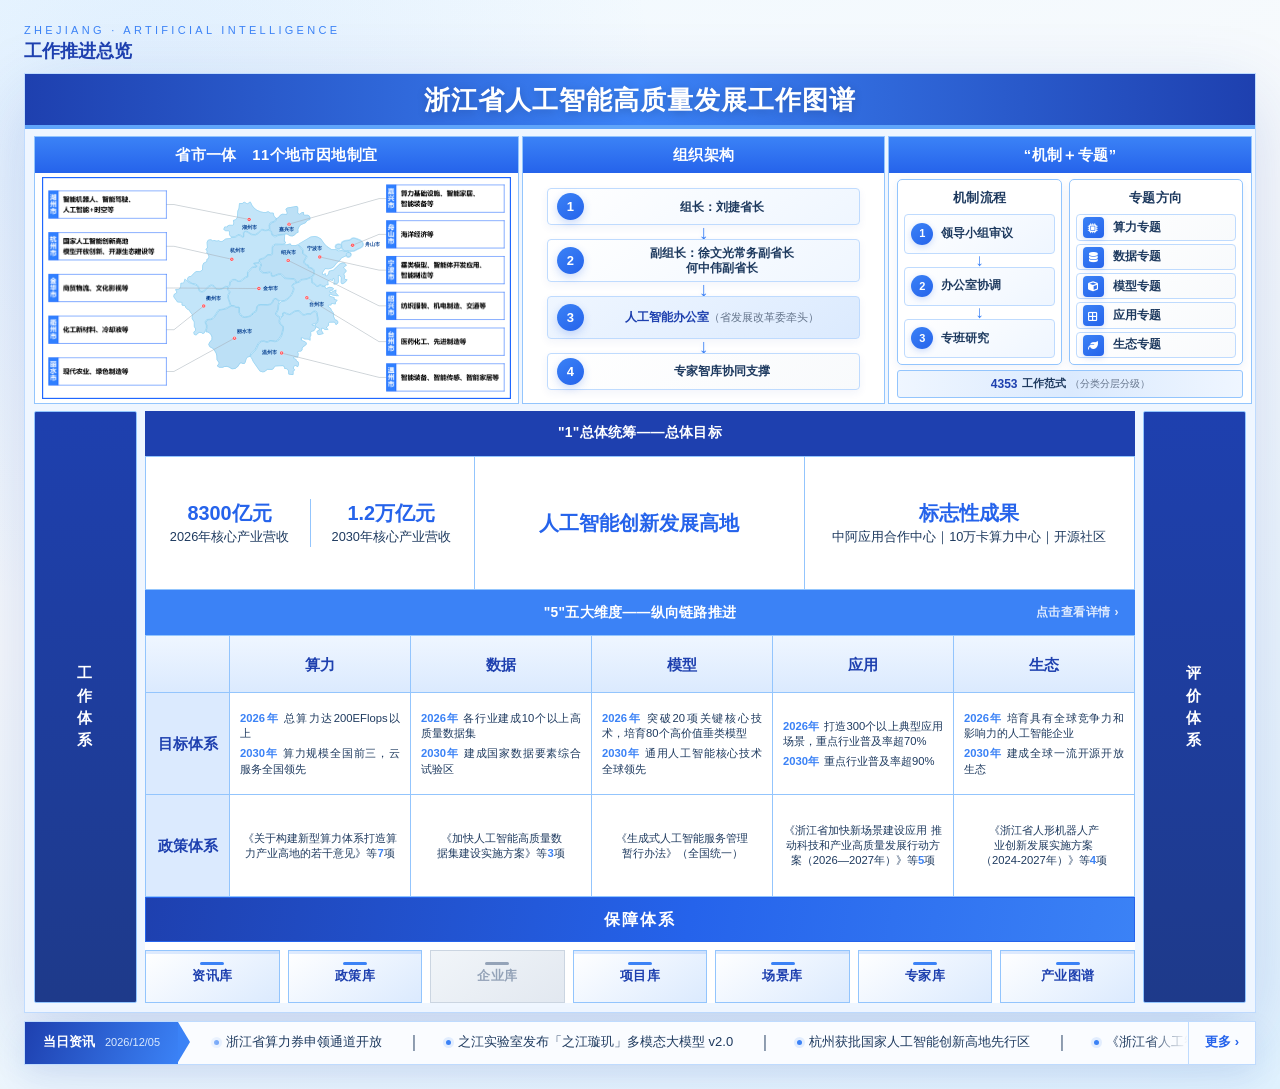
==== commit d978b30d: "feat: replicate homepage organization and mechanism references" ====
--- a/index.html
+++ b/index.html
@@ -5,6 +5,7 @@
     <meta name="viewport" content="width=device-width,initial-scale=1" />
     <title>浙江省人工智能高质量发展工作图谱</title>
     <link rel="stylesheet" href="vendor/modern-normalize.min.css" />
+    <link rel="stylesheet" href="assets/fontawesome/css/all.min.css" />
     <link rel="stylesheet" href="styles/tokens.css" />
     <link rel="stylesheet" href="styles/layout.css" />
   </head>
--- a/styles/layout.css
+++ b/styles/layout.css
@@ -876,64 +876,59 @@
   width: 100%;
   height: 100%;
   display: grid;
-  grid-template-rows: 1fr 12px 1.25fr 12px 1.25fr 12px 1fr;
+  grid-template-rows: 1fr 14px 1.18fr 14px 1.18fr 14px 1fr;
   align-items: stretch;
   min-height: 0;
-  gap: 0
+  gap: 0;
+  padding: 7px 12px 6px
 }
 
 .org-flow-item {
   min-width: 0;
   display: grid;
-  grid-template-columns: 21px minmax(0, 1fr);
-  gap: 6px;
-  align-items: center;
-  padding: 4px 7px;
-  border: 1px solid #93C5FD;
+  grid-template-columns: 28px minmax(0, 1fr);
+  gap: 8px;
+  align-items: center;
+  padding: 4px 9px;
+  border: 1px solid #BFDBFE;
+  border-radius: 4px;
   background: linear-gradient(145deg, #fff, #EFF6FF);
+  box-shadow: 0 3px 9px rgba(30, 64, 175, .06);
   color: #1E3A5F;
-  font-size: clamp(10.5px, .78vw, 13px);
+  font-size: clamp(12px, .92vw, 14.5px);
   font-weight: 650;
   line-height: 1.22
 }
 
-.org-flow-item--lead {
-  background: linear-gradient(145deg, #EFF6FF, #DBEAFE)
-}
-
-.org-flow-item--office {
-  background: linear-gradient(145deg, #DBEAFE, #BFDBFE);
-  color: #1E40AF
-}
-
-.org-flow-item--support {
-  background: linear-gradient(145deg, #F8FAFC, #EFF6FF);
-  font-weight: 600
-}
-
 .org-step {
-  width: 21px;
-  height: 21px;
+  width: 27px;
+  height: 27px;
   display: flex;
   align-items: center;
   justify-content: center;
   border-radius: 50%;
-  background: #2563EB;
+  background: linear-gradient(145deg, #3B82F6, #2563EB);
   color: #fff;
-  font-size: 11px;
+  box-shadow: 0 3px 8px rgba(37, 99, 235, .24);
+  font-size: 13px;
   font-weight: 750;
   line-height: 1
 }
 
 .org-flow-copy {
   min-width: 0;
+  display: flex;
+  align-items: center;
+  justify-content: center;
+  flex-wrap: wrap;
   text-align: center;
-  text-wrap: balance
-}
-
-.org-flow-copy span {
+  text-wrap: balance;
+  white-space: normal
+}
+
+.org-flow-note {
   color: #64748B;
-  font-size: .9em;
+  font-size: .88em;
   font-weight: 500
 }
 
@@ -942,9 +937,19 @@
   align-items: center;
   justify-content: center;
   color: #3B82F6;
-  font-size: 18px;
-  font-weight: 800;
-  line-height: 1
+  font-size: 20px;
+  font-weight: 850;
+  line-height: 1;
+  text-shadow: 0 2px 5px rgba(59, 130, 246, .16)
+}
+
+.org-flow-item--office {
+  background: linear-gradient(145deg, #EFF6FF, #DBEAFE);
+  color: #1E40AF
+}
+
+.org-flow-item--support {
+  background: linear-gradient(145deg, #fff, #F8FAFC)
 }
 
 .matrix {
@@ -1093,53 +1098,101 @@
   min-height: 0;
   height: 100%;
   display: grid;
-  grid-template-columns: minmax(0, 1.05fr) 18px minmax(0, 1fr);
-  grid-template-rows: minmax(0, 1fr) 26px;
-  column-gap: 6px;
+  grid-template-rows: minmax(0, 1fr) 28px;
   row-gap: 5px;
   padding: 6px 8px 5px;
   background: #fff;
   color: #1E3A5F;
   overflow: hidden;
   font-family: "方正兰亭黑", "Source Han Sans SC", "PingFang SC", sans-serif;
-  font-size: clamp(10px, .72vw, 12.5px);
+  font-size: clamp(11.5px, .86vw, 13.5px);
   line-height: 1.18;
-  align-items: center;
-  justify-items: center
+  align-items: stretch
+}
+
+.mechanism-panels {
+  width: 100%;
+  height: 100%;
+  min-width: 0;
+  min-height: 0;
+  display: grid;
+  grid-template-columns: minmax(0, 1fr) minmax(0, 1.06fr);
+  gap: 7px
+}
+
+.mechanism-panel {
+  width: 100%;
+  height: 100%;
+  min-width: 0;
+  min-height: 0;
+  display: grid;
+  grid-template-rows: 25px minmax(0, 1fr);
+  gap: 4px;
+  padding: 5px 6px 6px;
+  border: 1px solid #93C5FD;
+  border-radius: 5px;
+  background: #fff;
+  box-shadow: 0 3px 10px rgba(30, 64, 175, .07)
+}
+
+.mechanism-panel-title {
+  display: flex;
+  align-items: center;
+  justify-content: center;
+  color: #1E3A5F;
+  font-size: clamp(13px, 1vw, 15px);
+  font-weight: 750;
+  letter-spacing: .03em;
+  line-height: 1
 }
 
 .mechanism-chain {
   width: 100%;
   height: 100%;
   min-height: 0;
-  display: flex;
-  flex-direction: column;
-  justify-content: center;
-  gap: 3px
+  display: grid;
+  grid-template-rows: 1fr 13px 1fr 13px 1fr;
+  gap: 0
 }
 
 .mechanism-chain-item {
-  flex: 1 1 0;
+  min-width: 0;
   min-height: 0;
   display: grid;
-  grid-template-columns: 19px minmax(0, 1fr);
-  gap: 4px;
-  align-items: center;
-  padding: 3px 5px;
-  border: 1px solid #93C5FD;
+  grid-template-columns: 24px minmax(0, 1fr);
+  gap: 6px;
+  align-items: center;
+  padding: 3px 6px;
+  border: 1px solid #BFDBFE;
+  border-radius: 4px;
   background: linear-gradient(145deg, #fff, #EFF6FF);
   color: #1E3A5F;
-  text-align: center;
-  font-weight: 650
-}
-
-.mechanism-next {
-  display: flex;
-  align-items: center;
-  justify-content: center;
-  color: #2563EB;
-  font-size: 18px;
-  font-weight: 800;
+  font-weight: 650;
+  text-align: left
+}
+
+.mechanism-step {
+  width: 22px;
+  height: 22px;
+  display: flex;
+  align-items: center;
+  justify-content: center;
+  border-radius: 50%;
+  background: linear-gradient(145deg, #3B82F6, #2563EB);
+  color: #fff;
+  box-shadow: 0 2px 6px rgba(37, 99, 235, .22);
+  font-size: 11px;
+  font-weight: 750;
+  line-height: 1
+}
+
+.mechanism-down {
+  display: flex;
+  align-items: center;
+  justify-content: center;
+  color: #3B82F6;
+  font-size: 17px;
+  font-weight: 850;
   line-height: 1
 }
 
@@ -1147,82 +1200,77 @@
   width: 100%;
   height: 100%;
   min-height: 0;
-  display: flex;
-  flex-direction: column;
-  justify-content: center;
+  display: grid;
+  grid-template-rows: repeat(5, minmax(0, 1fr));
   gap: 3px
 }
 
-.mechanism-step {
-  width: 19px;
-  height: 19px;
-  display: flex;
-  align-items: center;
-  justify-content: center;
-  border-radius: 50%;
-  background: #2563EB;
+.mechanism-topic {
+  min-width: 0;
+  min-height: 0;
+  display: grid;
+  grid-template-columns: 23px minmax(0, 1fr);
+  gap: 7px;
+  align-items: center;
+  padding: 2px 6px;
+  border: 1px solid #BFDBFE;
+  border-radius: 4px;
+  background: linear-gradient(145deg, #fff, #F8FAFC);
+  color: #1E3A5F;
+  font-weight: 650;
+  white-space: nowrap
+}
+
+.mechanism-topic-icon {
+  width: 21px;
+  height: 21px;
+  display: flex;
+  align-items: center;
+  justify-content: center;
+  border-radius: 4px;
+  background: linear-gradient(145deg, #3B82F6, #2563EB);
   color: #fff;
+  box-shadow: 0 2px 6px rgba(37, 99, 235, .18);
   font-size: 10px;
-  font-weight: 750;
   line-height: 1
 }
 
-.mechanism-down {
-  flex: 0 0 9px;
-  display: flex;
-  align-items: center;
-  justify-content: center;
-  color: #3B82F6;
-  font-size: 14px;
-  font-weight: 800;
-  line-height: 1
-}
-
-.mechanism-topic {
-  flex: 1 1 0;
-  min-height: 0;
-  display: grid;
-  grid-template-columns: 15px minmax(0, 1fr);
-  gap: 5px;
-  align-items: center;
-  padding: 3px 5px;
-  border: 1px solid #93C5FD;
-  background: linear-gradient(145deg, #fff, #EFF6FF);
-  color: #1E3A5F;
-  text-align: left;
-  font-weight: 650
-}
-
-.mechanism-topic-mark {
-  width: 14px;
-  height: 14px;
-  display: flex;
-  align-items: center;
-  justify-content: center;
-  border-radius: 3px;
-  background: #DBEAFE;
-  color: #2563EB;
-  font-size: 9px;
-  font-weight: 750;
-  line-height: 1
-}
-
 .mechanism-level {
-  grid-column: 1/-1;
   min-width: 0;
   min-height: 0;
   width: 100%;
   display: flex;
   align-items: center;
   justify-content: center;
-  padding: 2px 5px;
+  gap: 4px;
+  padding: 3px 6px;
   border: 1px solid #93C5FD;
-  background: #DBEAFE;
+  border-radius: 3px;
+  background: linear-gradient(90deg, #EFF6FF, #DBEAFE, #EFF6FF);
   text-align: center;
-  font-size: clamp(9px, .67vw, 11.5px);
-  font-weight: 650;
   color: #1E40AF;
   letter-spacing: 0
+}
+
+.mechanism-level-code {
+  color: #1E40AF;
+  font-size: clamp(12px, .9vw, 14px);
+  font-weight: 800;
+  line-height: 1
+}
+
+.mechanism-level-name {
+  color: #1E3A5F;
+  font-size: clamp(11px, .82vw, 13px);
+  font-weight: 750;
+  line-height: 1
+}
+
+.mechanism-level-note {
+  color: #64748B;
+  font-size: clamp(10px, .74vw, 11.5px);
+  font-weight: 500;
+  line-height: 1
 }
 
 .cell.task-preview ul {
@@ -2438,11 +2486,20 @@
     min-height: 180px;
   }
 
+  .flow {
+    min-height: 205px;
+  }
+
   .org-flow-item {
-    font-size: 11px;
+    font-size: 13px;
   }
 
   .mechanism {
-    min-height: 180px;
-  }
-}
+    min-height: 215px;
+    font-size: 12px;
+  }
+
+  .mechanism-panel-title {
+    font-size: 13px;
+  }
+}
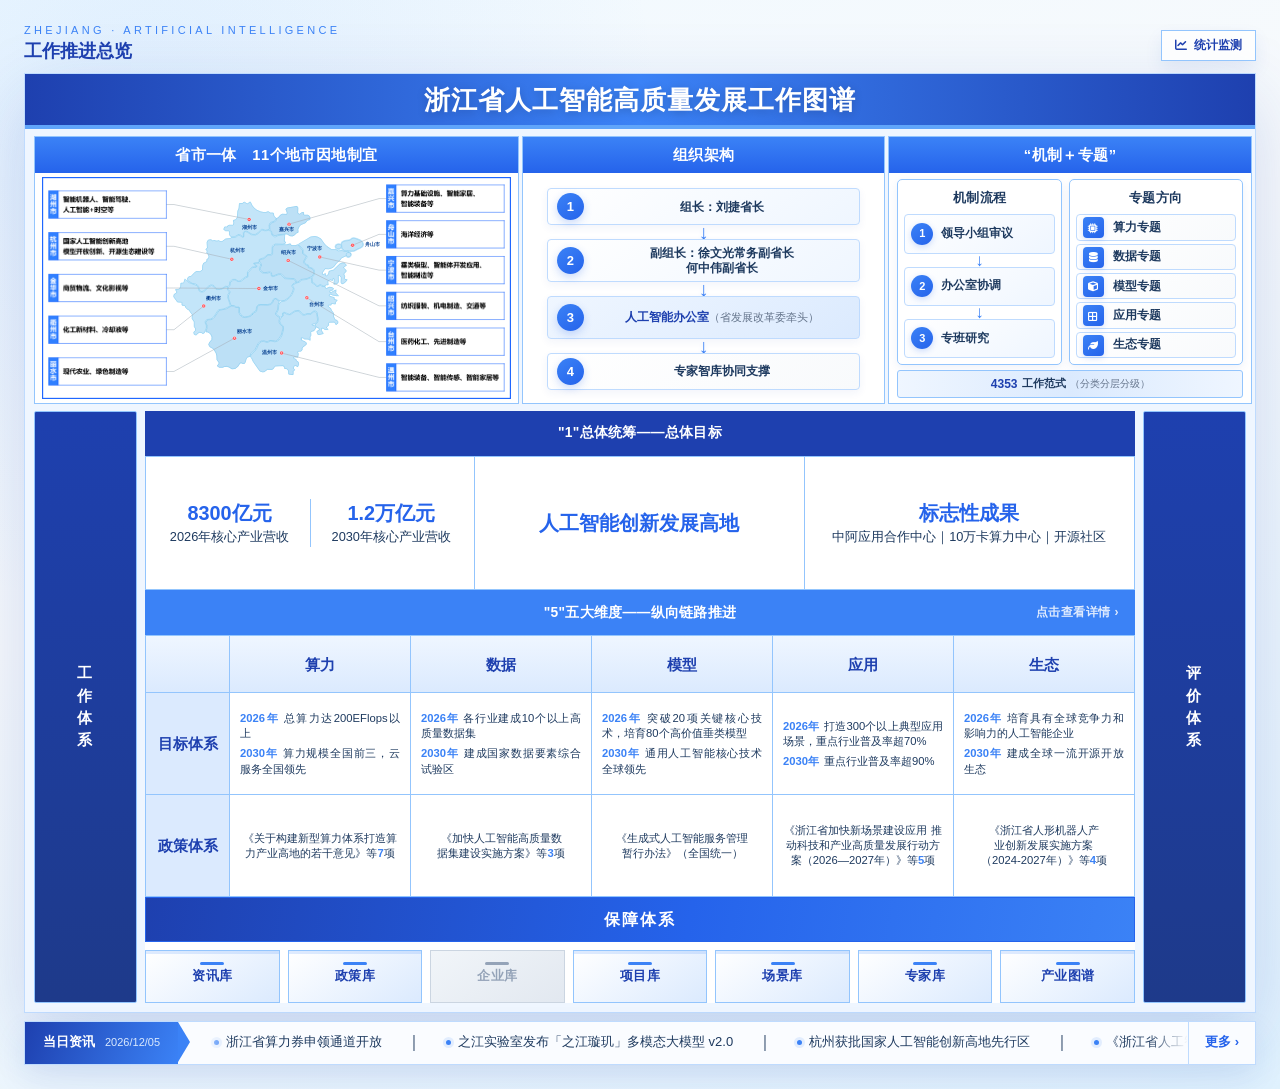
==== commit f5072aad: "feat: add monthly statistical monitoring dashboard" ====
--- a/index.html
+++ b/index.html
@@ -15,6 +15,9 @@
         <div>
           <div class="eyebrow">ZHEJIANG · ARTIFICIAL INTELLIGENCE</div>
           <h1>工作推进总览</h1>
+        </div>
+        <div class="toolbar-actions">
+          <a class="toolbar-link" href="pages/monitoring.html"><i class="fa-solid fa-chart-line" aria-hidden="true"></i>统计监测</a>
         </div>
       </div>
       <section class="atlas" aria-label="浙江省人工智能高质量发展工作推进图谱">
@@ -56,10 +59,10 @@
           <aside class="rail" id="railRight"></aside>
         </section>
       </section>
-      <section class="news-ticker" role="region" aria-label="当日资讯滚动栏">
+      <section class="news-ticker" role="link" tabindex="0" aria-label="进入资讯库" data-href="pages/news.html">
         <div class="ticker-label"><span>当日资讯</span><span class="ticker-date" id="tickerDate"></span></div>
         <div class="ticker-window"><div class="ticker-track" id="tickerTrack" aria-live="off"></div></div>
-        <a class="ticker-more" href="pages/news.html">更多 ›</a>
+        <span class="ticker-more">更多 ›</span>
       </section>
     </main>
     <script src="data/policies.js"></script>
--- a/styles/layout.css
+++ b/styles/layout.css
@@ -44,6 +44,35 @@
   margin: 4px 0 0;
   font-size: 18px;
   color: #1E40AF
+}
+
+.toolbar-actions {
+  display: flex;
+  align-items: center;
+  gap: 8px
+}
+
+.toolbar-link {
+  display: inline-flex;
+  align-items: center;
+  gap: 7px;
+  padding: 8px 13px;
+  color: #1E40AF;
+  background: rgba(255, 255, 255, .82);
+  border: 1px solid #93C5FD;
+  box-shadow: 0 8px 18px rgba(30, 64, 175, .08);
+  text-decoration: none;
+  font-size: 12px;
+  font-weight: 700;
+  transition: color .18s ease, background-color .18s ease, border-color .18s ease
+}
+
+.toolbar-link:hover,
+.toolbar-link:focus-visible {
+  color: #fff;
+  background: #1E40AF;
+  border-color: #1E40AF;
+  outline: none
 }
 
 .hint {
@@ -1324,7 +1353,16 @@
   border: 1px solid #BFDBFE;
   background: #FAFCFF;
   box-shadow: 0 12px 30px rgba(30, 64, 175, .1);
-  color: #1E3A5F
+  color: #1E3A5F;
+  cursor: pointer;
+  transition: border-color .18s ease, box-shadow .18s ease
+}
+
+.news-ticker:hover,
+.news-ticker:focus-visible {
+  border-color: #60A5FA;
+  box-shadow: 0 14px 34px rgba(30, 64, 175, .16);
+  outline: none
 }
 
 /* 滚动条右侧「更多」入口 */
@@ -1391,7 +1429,7 @@
   align-items: center;
   width: max-content;
   min-width: max-content;
-  animation: ticker-scroll 42s linear infinite;
+  animation: ticker-scroll var(--ticker-duration, 42s) linear infinite;
   will-change: transform
 }
 
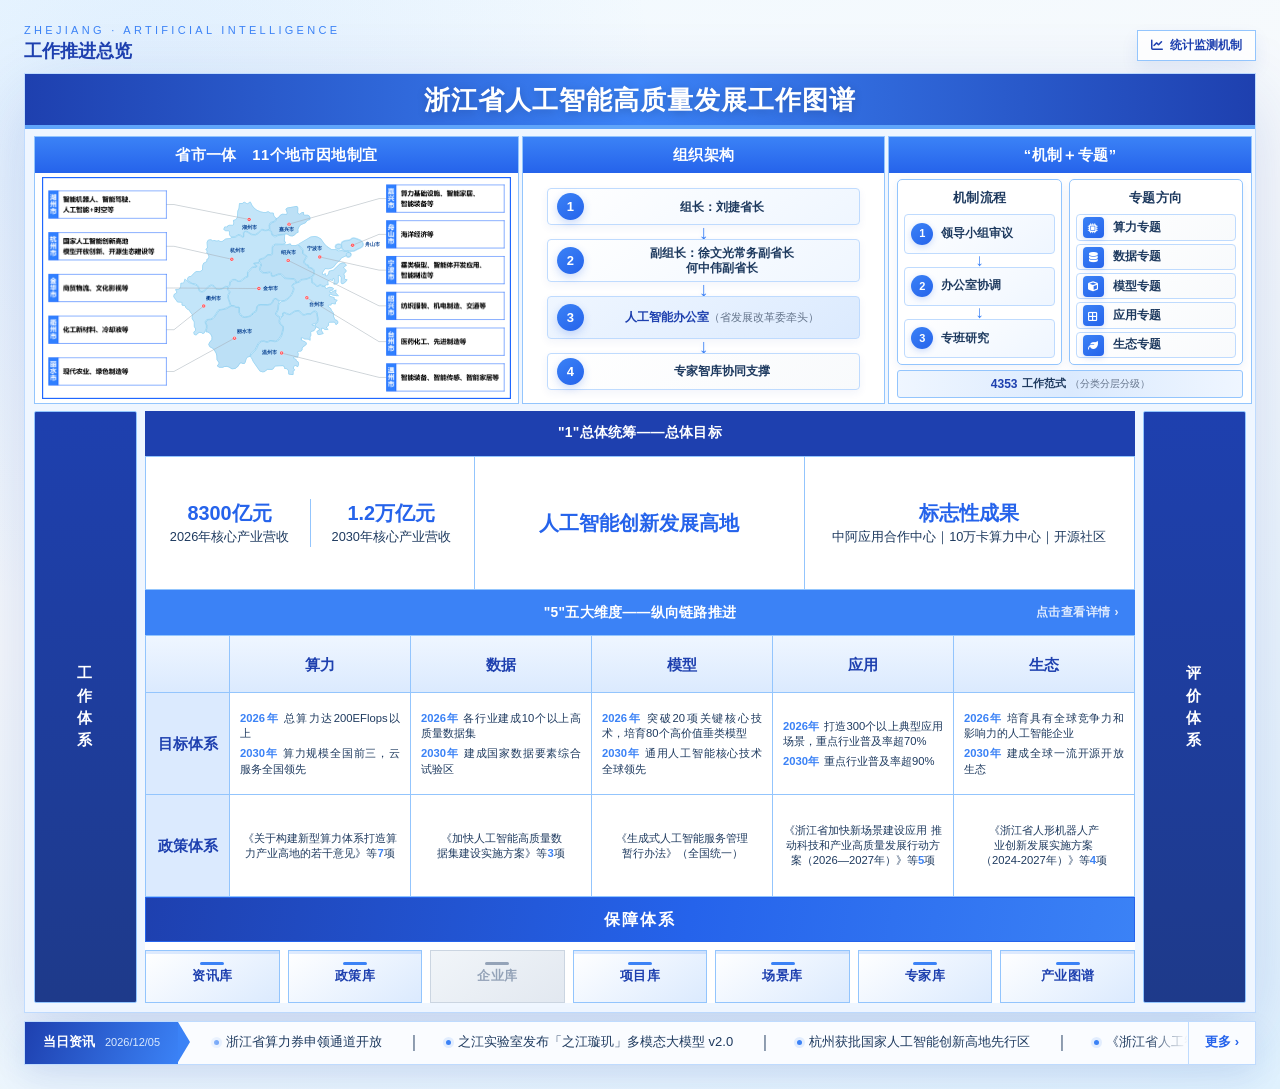
==== commit 8e9ed9bb: "refactor: link monitoring mechanism and unify breadcrumb" ====
--- a/index.html
+++ b/index.html
@@ -17,7 +17,7 @@
           <h1>工作推进总览</h1>
         </div>
         <div class="toolbar-actions">
-          <a class="toolbar-link" href="pages/monitoring.html"><i class="fa-solid fa-chart-line" aria-hidden="true"></i>统计监测</a>
+          <a class="toolbar-link" href="pages/monitoring.html"><i class="fa-solid fa-chart-line" aria-hidden="true"></i>统计监测机制</a>
         </div>
       </div>
       <section class="atlas" aria-label="浙江省人工智能高质量发展工作推进图谱">
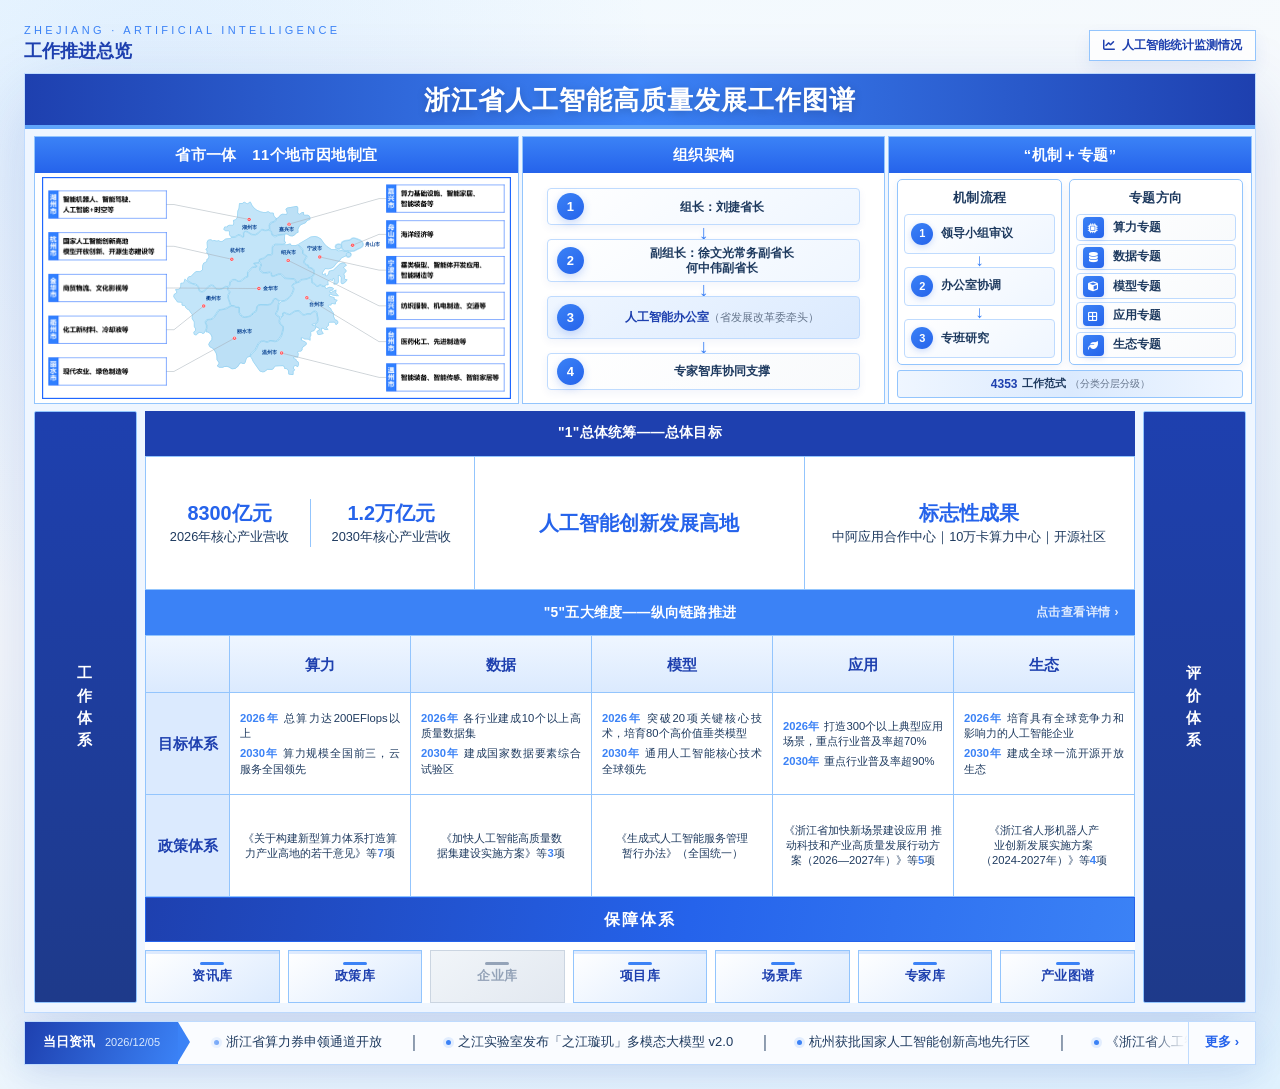
==== commit d4c80ddd: "refactor: simplify monitoring entry labels" ====
--- a/index.html
+++ b/index.html
@@ -17,7 +17,7 @@
           <h1>工作推进总览</h1>
         </div>
         <div class="toolbar-actions">
-          <a class="toolbar-link" href="pages/monitoring.html"><i class="fa-solid fa-chart-line" aria-hidden="true"></i>统计监测机制</a>
+          <a class="toolbar-link" href="pages/monitoring.html"><i class="fa-solid fa-chart-line" aria-hidden="true"></i>人工智能统计监测情况</a>
         </div>
       </div>
       <section class="atlas" aria-label="浙江省人工智能高质量发展工作推进图谱">
